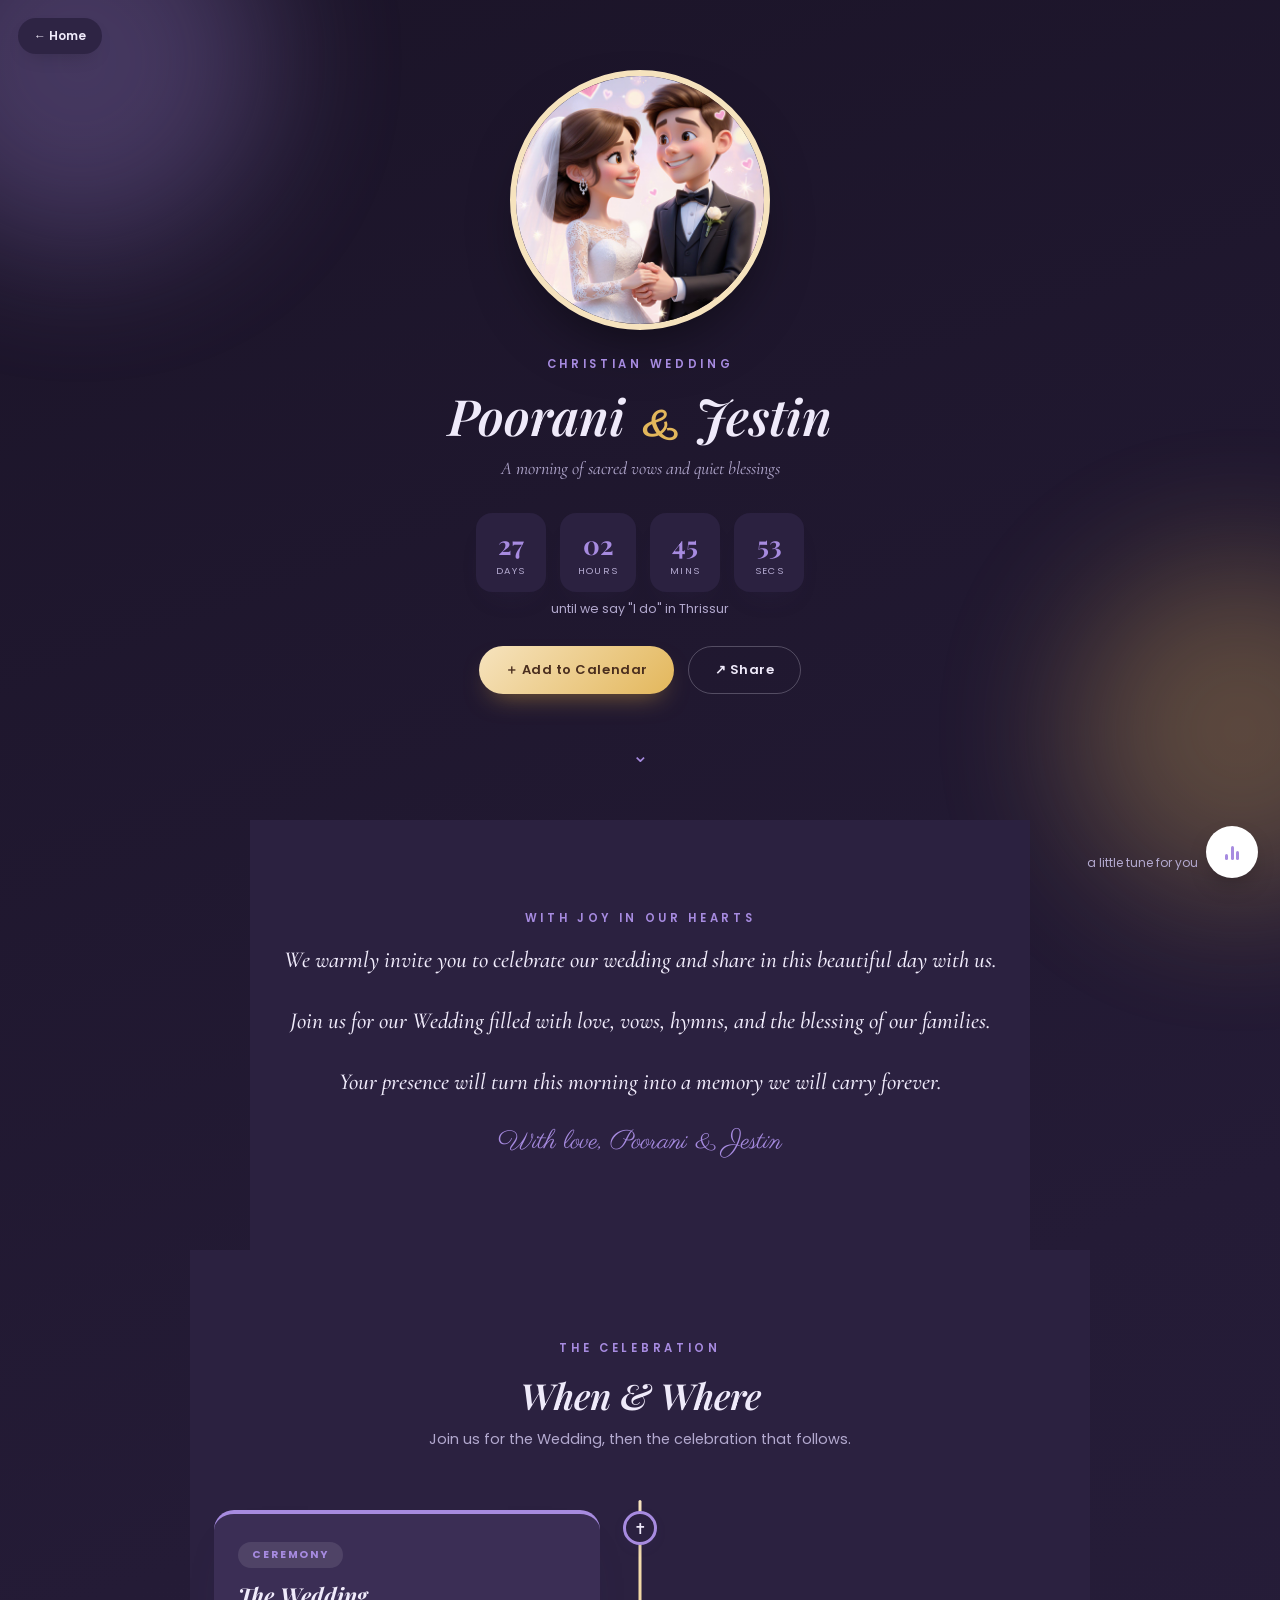
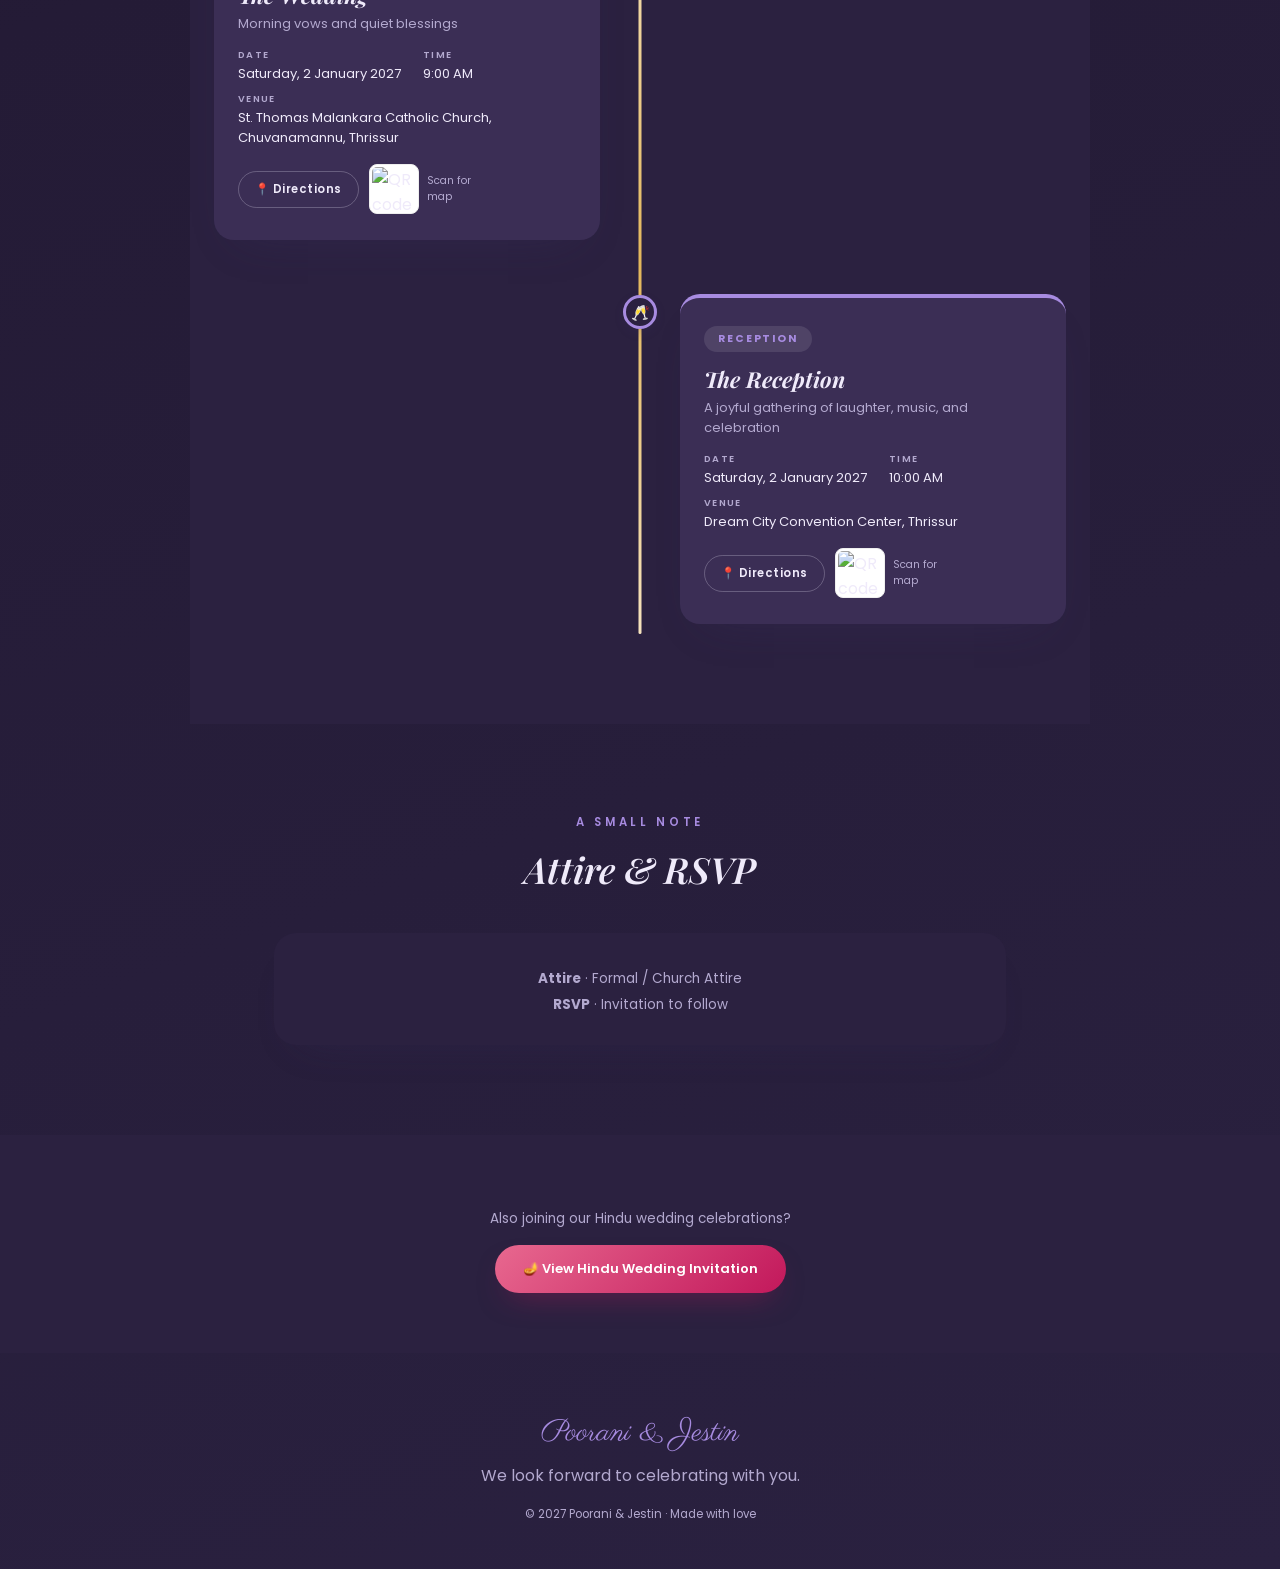
==== christian.html @ 981d090d "Split into separate Christian/Hindu wedding pages with a landing page Add christian.html and hindu.h" ====
<!DOCTYPE html>
<html lang="en">
<head>
<meta charset="UTF-8">
<title>Poorani & Jestin | Christian Wedding</title>
<meta name="viewport" content="width=device-width, initial-scale=1.0">
<link rel="preconnect" href="https://fonts.googleapis.com">
<link href="https://fonts.googleapis.com/css2?family=Playfair+Display:ital,wght@0,500;0,600;0,700;1,500;1,600&family=Cormorant+Garamond:ital,wght@1,500;1,600&family=Poppins:wght@300;400;500;600&family=Parisienne&display=swap" rel="stylesheet">
<style>
  :root{
    --ink:#EFEAFA; --ink-soft:#B3A9CF; --cream:#2B2140;
    --page-grad: linear-gradient(160deg, #1B1428 0%, #241B36 45%, #2A2140 100%);
    --accent:#A78BE0; --accent-soft:#3B2E55; --gold:#E3B75B; --gold-soft:#F6E3BE;
    --serif:'Playfair Display', serif; --script:'Parisienne', cursive;
    --body-font:'Poppins', sans-serif; --italic:'Cormorant Garamond', serif;
  }
  *{box-sizing:border-box;}
  html{scroll-behavior:smooth;}
  html,body{margin:0;padding:0;}
  body{ font-family:var(--body-font); background:var(--page-grad); color:var(--ink); overflow-x:hidden; position:relative; }
  ::selection{ background:var(--gold-soft); color:#2B2140; }

  .blob{ position:fixed; border-radius:50%; filter:blur(70px); opacity:0.3; z-index:0; }
  .blob1{ width:380px; height:380px; top:-130px; left:-110px; background:var(--accent); }
  .blob2{ width:340px; height:340px; bottom:0; right:-130px; background:var(--gold); }

  #flowerLayer{ position:fixed; inset:0; pointer-events:none; z-index:5; overflow:hidden; }
  .petal{ position:absolute; top:-40px; opacity:0.8; animation-name:fall; animation-timing-function:linear; animation-iteration-count:infinite; }
  @keyframes fall{
    0%{ transform:translateY(-5vh) translateX(0) rotate(0deg); }
    50%{ transform:translateY(52vh) translateX(24px) rotate(180deg); }
    100%{ transform:translateY(110vh) translateX(-16px) rotate(360deg); }
  }

  .home-link{
    position:fixed; top:18px; left:18px; z-index:20; text-decoration:none;
    background:rgba(43,33,64,0.85); backdrop-filter:blur(6px); color:var(--ink);
    font-size:12px; font-weight:600; padding:9px 16px; border-radius:999px;
    box-shadow:0 8px 20px -10px rgba(0,0,0,0.25);
  }

  .site{ position:relative; z-index:2; }
  section, header.hero{ position:relative; padding:90px 24px; max-width:780px; margin:0 auto; text-align:center; }
  .eyebrow{ font-size:11.5px; font-weight:600; letter-spacing:0.32em; text-transform:uppercase; color:var(--accent); margin:0 0 14px; }
  .reveal{ opacity:0; transform:translateY(24px); transition:opacity 0.9s ease, transform 0.9s ease; }
  .reveal.in{ opacity:1; transform:translateY(0); }

  /* HERO */
  header.hero{ padding-top:70px; padding-bottom:50px; }
  .hero-photo{
    width:260px; height:260px; border-radius:50%; overflow:hidden; margin:0 auto 26px;
    border:6px solid var(--gold-soft); box-shadow:0 26px 60px -24px rgba(0,0,0,0.6);
  }
  .hero-photo img{ width:100%; height:100%; object-fit:cover; object-position:center 30%; }
  .names-hero{
    font-family:var(--serif); font-style:italic; font-weight:600;
    font-size:clamp(32px,7vw,50px); color:var(--ink); margin:0; line-height:1.15;
  }
  .names-hero .amp{ color:var(--gold); font-style:normal; font-family:var(--script); font-size:0.85em; padding:0 4px; }
  .tagline{ font-family:var(--italic); font-style:italic; font-size:18px; color:var(--ink-soft); margin-top:6px; }

  .countdown{ display:flex; gap:14px; justify-content:center; margin:34px 0 8px; flex-wrap:wrap; }
  .cd-box{ background:var(--cream); border-radius:16px; padding:14px 18px; min-width:70px; box-shadow:0 14px 30px -18px rgba(60,50,100,0.3); }
  .cd-num{ font-family:var(--serif); font-weight:700; font-size:26px; color:var(--accent); }
  .cd-label{ font-size:9.5px; letter-spacing:0.14em; text-transform:uppercase; color:var(--ink-soft); margin-top:2px; }
  .countdown-note{ font-size:12.5px; color:var(--ink-soft); margin-bottom:28px; }

  .cta-row{ display:flex; gap:14px; justify-content:center; flex-wrap:wrap; margin-top:10px; }
  .btn{
    font-family:var(--body-font); font-size:13px; font-weight:600; letter-spacing:0.04em;
    display:inline-flex; align-items:center; gap:8px; cursor:pointer; text-decoration:none;
    padding:13px 26px; border-radius:999px; border:none; transition:transform 0.2s ease;
  }
  .btn:hover{ transform:translateY(-2px); }
  .btn-gold{ background:linear-gradient(135deg, var(--gold-soft), var(--gold)); color:#4A2E1E; box-shadow:0 12px 26px -12px rgba(217,164,65,0.6); }
  .btn-outline{ background:transparent; color:var(--ink); border:1.5px solid rgba(239,234,250,0.25); }
  .btn-outline:hover{ border-color:var(--accent); color:var(--accent); }
  .btn-small{ padding:9px 16px; font-size:11.5px; }
  .scroll-cue{ margin-top:46px; color:var(--accent); font-size:20px; animation:bounce 2s ease-in-out infinite; cursor:pointer; }
  @keyframes bounce{ 0%,100%{ transform:translateY(0); } 50%{ transform:translateY(8px); } }

  /* MESSAGE */
  .message-section{ background:var(--cream); }
  .message-section p{ font-family:var(--italic); font-style:italic; font-weight:500; font-size:clamp(19px,3.4vw,23px); line-height:1.7; margin:0 0 22px; }
  .signature{ margin-top:18px; font-family:var(--script); font-size:26px; color:var(--accent); }

  /* TIMELINE */
  .timeline-section{ max-width:900px; background:var(--cream); }
  h2.section-title{ font-family:var(--serif); font-style:italic; font-weight:600; font-size:clamp(26px,5vw,36px); margin:4px 0 10px; }
  .section-sub{ color:var(--ink-soft); font-size:14.5px; margin-bottom:20px; }

  .vine{ position:relative; margin-top:50px; padding:10px 0; }
  .vine::before{ content:''; position:absolute; left:50%; top:0; bottom:0; width:3px; transform:translateX(-50%); background:linear-gradient(180deg, var(--gold-soft), var(--gold), var(--gold-soft)); border-radius:3px; }
  .vine-item{ position:relative; width:100%; display:flex; margin-bottom:54px; }
  .vine-item:last-child{ margin-bottom:0; }
  .vine-item .vine-node{
    position:absolute; left:50%; top:18px; transform:translate(-50%,-50%); width:34px; height:34px; border-radius:50%;
    background:var(--cream); border:3px solid var(--accent); display:flex; align-items:center; justify-content:center;
    font-size:15px; z-index:2; box-shadow:0 4px 10px rgba(60,50,100,0.15);
  }
  .vine-card{ width:calc(50% - 40px); background:var(--accent-soft); border-radius:20px; padding:26px 24px; box-shadow:0 20px 44px -26px rgba(60,50,100,0.3); text-align:left; border-top:4px solid var(--accent); }
  .vine-item.left{ justify-content:flex-start; }
  .vine-item.right{ justify-content:flex-end; }
  .tl-tag{ display:inline-block; font-size:10.5px; font-weight:700; letter-spacing:0.18em; text-transform:uppercase; color:var(--accent); background:rgba(255,255,255,0.10); padding:5px 14px; border-radius:999px; margin-bottom:12px; }
  .tl-title{ font-family:var(--serif); font-style:italic; font-size:22px; margin:0 0 4px; }
  .tl-desc{ font-size:13px; color:var(--ink-soft); margin-bottom:14px; }
  .tl-meta{ display:flex; flex-wrap:wrap; gap:8px 22px; margin-bottom:16px; }
  .tl-meta div{ font-size:13px; }
  .tl-meta b{ display:block; font-size:9.5px; letter-spacing:0.14em; text-transform:uppercase; color:var(--ink-soft); font-weight:600; margin-bottom:2px; }
  .tl-actions{ display:flex; flex-wrap:wrap; gap:10px; align-items:center; }
  .qr-wrap{ display:flex; align-items:center; gap:8px; }
  .qr-wrap img{ width:50px; height:50px; border-radius:8px; background:#fff; padding:2px; border:1px solid #eee; }
  .qr-label{ font-size:10.5px; color:var(--ink-soft); }

  @media(max-width:720px){
    .vine::before{ left:16px; }
    .vine-item, .vine-item.left, .vine-item.right{ justify-content:flex-start; padding-left:40px; }
    .vine-item .vine-node{ left:16px; }
    .vine-card{ width:100%; }
  }

  /* ATTIRE NOTE */
  .attire-section .attire-card{
    background:var(--cream); border-radius:22px; padding:30px 26px; margin-top:40px;
    box-shadow:0 20px 44px -28px rgba(60,50,100,0.3);
  }
  .attire-card p{ font-size:13.5px; color:var(--ink-soft); margin:6px 0 0; }

  /* CROSS LINK */
  .cross-link{ background:var(--cream); text-align:center; padding:60px 24px; }
  .cross-link a{
    display:inline-flex; align-items:center; gap:8px; text-decoration:none; color:#fff;
    background:linear-gradient(135deg, #E8688F, #C2185B); padding:14px 28px; border-radius:999px;
    font-size:13px; font-weight:600; box-shadow:0 14px 30px -14px rgba(194,24,91,0.5);
  }
  .cross-link p{ color:var(--ink-soft); font-size:13.5px; margin-bottom:16px; }

  footer{ text-align:center; padding:60px 24px 46px; color:var(--ink-soft); }
  footer .footer-names{ font-family:var(--script); font-size:30px; color:var(--accent); margin-bottom:10px; }
  footer .copyright{ font-size:11.5px; margin-top:18px; opacity:0.75; }

  .music-btn{
    position:fixed; bottom:22px; right:22px; width:52px; height:52px; border-radius:50%; border:none;
    background:#fff; display:flex; align-items:center; justify-content:center; cursor:pointer;
    box-shadow:0 10px 26px -10px rgba(0,0,0,0.4); transition:transform 0.25s ease; z-index:10;
  }
  .music-btn:hover{ transform:scale(1.06); }
  .music-btn .bars{ display:flex; align-items:flex-end; gap:2.5px; height:16px; }
  .music-btn .bars span{ width:3px; background:var(--accent); border-radius:2px; animation:bar 1s ease-in-out infinite; }
  .music-btn .bars span:nth-child(1){ height:6px; animation-delay:0s; }
  .music-btn .bars span:nth-child(2){ height:14px; animation-delay:0.2s; }
  .music-btn .bars span:nth-child(3){ height:9px; animation-delay:0.4s; }
  @keyframes bar{ 0%,100%{ transform:scaleY(0.5); } 50%{ transform:scaleY(1); } }
  .music-btn.paused .bars span{ animation-play-state:paused; }
  .music-hint{ position:fixed; bottom:28px; right:82px; font-size:12px; color:var(--ink-soft); z-index:10; }

  @media(max-width:600px){
    section, header.hero{ padding:60px 18px; }
    .vine-card{ padding:22px 18px; }
    .music-hint{ display:none; }
    .cd-box{ min-width:58px; padding:10px 12px; }
    .cd-num{ font-size:21px; }
    .hero-photo{ width:200px; height:200px; }
  }
</style>
</head>
<body>

<div class="blob blob1"></div>
<div class="blob blob2"></div>
<div id="flowerLayer"></div>
<a class="home-link" href="index.html">← Home</a>

<div class="site">

  <header class="hero">
    <div class="hero-photo reveal">
      <img src="d89381a9-e6a9-4b5e-9f76-3facca8dae1c.jpg" alt="Poorani and Jestin illustrated as a bride and groom in Christian wedding attire">
    </div>
    <div class="eyebrow reveal">Christian Wedding</div>
    <h1 class="names-hero reveal">Poorani <span class="amp">&amp;</span> Jestin</h1>
    <div class="tagline reveal">A morning of sacred vows and quiet blessings</div>

    <div class="countdown reveal" id="countdown">
      <div class="cd-box"><div class="cd-num" id="cdDays">--</div><div class="cd-label">Days</div></div>
      <div class="cd-box"><div class="cd-num" id="cdHours">--</div><div class="cd-label">Hours</div></div>
      <div class="cd-box"><div class="cd-num" id="cdMins">--</div><div class="cd-label">Mins</div></div>
      <div class="cd-box"><div class="cd-num" id="cdSecs">--</div><div class="cd-label">Secs</div></div>
    </div>
    <div class="countdown-note reveal">until we say "I do" in Thrissur</div>

    <div class="cta-row reveal">
      <button class="btn btn-gold" onclick="downloadIcs()">＋ Add to Calendar</button>
      <button class="btn btn-outline" onclick="sharePage()">↗ Share</button>
    </div>
    <div class="scroll-cue reveal" onclick="document.getElementById('message').scrollIntoView({behavior:'smooth'})">⌄</div>
  </header>

  <section class="message-section" id="message">
    <div class="eyebrow reveal">With Joy In Our Hearts</div>
    <p class="reveal">We warmly invite you to celebrate our wedding and share in this beautiful day with us.</p>
    <p class="reveal">Join us for our Wedding filled with love, vows, hymns, and the blessing of our families.</p>
    <p class="reveal">Your presence will turn this morning into a memory we will carry forever.</p>
    <div class="signature reveal">With love, Poorani &amp; Jestin</div>
  </section>

  <section class="timeline-section" id="timeline">
    <div class="eyebrow reveal">The Celebration</div>
    <h2 class="section-title reveal">When &amp; Where</h2>
    <div class="section-sub reveal">Join us for the Wedding, then the celebration that follows.</div>

    <div class="vine">
      <div class="vine-item left">
        <div class="vine-node">✝</div>
        <div class="vine-card reveal">
          <span class="tl-tag">Ceremony</span>
          <h3 class="tl-title">The Wedding</h3>
          <div class="tl-desc">Morning vows and quiet blessings</div>
          <div class="tl-meta">
            <div><b>Date</b>Saturday, 2 January 2027</div>
            <div><b>Time</b>9:00 AM</div>
            <div><b>Venue</b>St. Thomas Malankara Catholic Church, Chuvanamannu, Thrissur</div>
          </div>
          <div class="tl-actions">
            <a class="btn btn-outline btn-small" href="https://share.google/WbqeZf2eu8TxZfuwh" target="_blank" rel="noopener">📍 Directions</a>
            <div class="qr-wrap">
              <img loading="lazy" src="https://api.qrserver.com/v1/create-qr-code/?size=110x110&data=https%3A%2F%2Fshare.google%2FWbqeZf2eu8TxZfuwh" alt="QR code to church location">
              <span class="qr-label">Scan for<br>map</span>
            </div>
          </div>
        </div>
      </div>

      <div class="vine-item right">
        <div class="vine-node">🥂</div>
        <div class="vine-card reveal">
          <span class="tl-tag">Reception</span>
          <h3 class="tl-title">The Reception</h3>
          <div class="tl-desc">A joyful gathering of laughter, music, and celebration</div>
          <div class="tl-meta">
            <div><b>Date</b>Saturday, 2 January 2027</div>
            <div><b>Time</b>10:00 AM</div>
            <div><b>Venue</b>Dream City Convention Center, Thrissur</div>
          </div>
          <div class="tl-actions">
            <a class="btn btn-outline btn-small" href="https://share.google/NOiemkJIcYiUWJsta" target="_blank" rel="noopener">📍 Directions</a>
            <div class="qr-wrap">
              <img loading="lazy" src="https://api.qrserver.com/v1/create-qr-code/?size=110x110&data=https%3A%2F%2Fshare.google%2FNOiemkJIcYiUWJsta" alt="QR code to reception location">
              <span class="qr-label">Scan for<br>map</span>
            </div>
          </div>
        </div>
      </div>
    </div>
  </section>

  <section class="attire-section">
    <div class="eyebrow reveal">A Small Note</div>
    <h2 class="section-title reveal">Attire &amp; RSVP</h2>
    <div class="attire-card reveal">
      <p><b>Attire</b> · Formal / Church Attire</p>
      <p><b>RSVP</b> · Invitation to follow</p>
    </div>
  </section>

  <div class="cross-link">
    <p class="reveal">Also joining our Hindu wedding celebrations?</p>
    <a class="reveal" href="hindu.html">🪔 View Hindu Wedding Invitation</a>
  </div>

  <footer>
    <div class="footer-names reveal">Poorani &amp; Jestin</div>
    <div class="reveal">We look forward to celebrating with you.</div>
    <div class="copyright reveal">© 2027 Poorani &amp; Jestin · Made with love</div>
  </footer>

</div>

<div class="music-hint" id="musicHint">a little tune for you</div>
<button class="music-btn paused" id="musicBtn" onclick="toggleMusic()">
  <div class="bars" id="musicBars"><span></span><span></span><span></span></div>
</button>
<audio id="bgAudio" src="uyirey.mp3" loop preload="auto"></audio>

<script>
function revealOnScroll(){
  const items = document.querySelectorAll('.reveal');
  const io = new IntersectionObserver((entries)=>{
    entries.forEach(e=>{ if(e.isIntersecting){ e.target.classList.add('in'); io.unobserve(e.target); } });
  }, {threshold:0.15});
  items.forEach(el=>io.observe(el));
}
revealOnScroll();

(function countdown(){
  const target = new Date('2027-01-02T09:00:00+05:30').getTime();
  function tick(){
    const now = Date.now();
    let diff = Math.max(0, target - now);
    const d = Math.floor(diff/86400000); diff -= d*86400000;
    const h = Math.floor(diff/3600000); diff -= h*3600000;
    const m = Math.floor(diff/60000); diff -= m*60000;
    const s = Math.floor(diff/1000);
    document.getElementById('cdDays').textContent = d;
    document.getElementById('cdHours').textContent = String(h).padStart(2,'0');
    document.getElementById('cdMins').textContent = String(m).padStart(2,'0');
    document.getElementById('cdSecs').textContent = String(s).padStart(2,'0');
  }
  tick(); setInterval(tick, 1000);
})();

(function initFlowers(){
  const layer = document.getElementById('flowerLayer');
  const blossoms = ['🤍','🌸','✿','❀','💮'];
  const count = 16;
  for(let i=0;i<count;i++){
    const el = document.createElement('span');
    el.className = 'petal';
    el.textContent = blossoms[Math.floor(Math.random()*blossoms.length)];
    const left = Math.random()*100, size = 13+Math.random()*15, duration = 10+Math.random()*9, delay = Math.random()*duration;
    el.style.left = left+'vw'; el.style.fontSize = size+'px';
    el.style.animationDuration = duration+'s'; el.style.animationDelay = '-'+delay+'s';
    layer.appendChild(el);
  }
})();

function downloadIcs(){
  const ics = [
    'BEGIN:VCALENDAR','VERSION:2.0','PRODID:-//Poorani and Jestin//Wedding//EN',
    'BEGIN:VEVENT','UID:christian-ceremony-poorani-jestin@savethedate',
    'DTSTART:20270102T033000Z','DTEND:20270102T053000Z',
    'SUMMARY:Poorani & Jestin - Christian Wedding Ceremony',
    'LOCATION:St. Thomas Malankara Catholic Church\\, Chuvanamannu\\, Thrissur',
    'DESCRIPTION:Wedding ceremony.','END:VEVENT',
    'BEGIN:VEVENT','UID:christian-reception-poorani-jestin@savethedate',
    'DTSTART:20270102T043000Z','DTEND:20270102T070000Z',
    'SUMMARY:Poorani & Jestin - Christian Wedding Reception',
    'LOCATION:Dream City Convention Center\\, Thrissur',
    'DESCRIPTION:Wedding reception.','END:VEVENT','END:VCALENDAR'
  ].join('\r\n');
  const blob = new Blob([ics], {type:'text/calendar'});
  const url = URL.createObjectURL(blob);
  const a = document.createElement('a'); a.href = url; a.download = 'Poorani-Jestin-Christian-Wedding.ics';
  document.body.appendChild(a); a.click(); document.body.removeChild(a); URL.revokeObjectURL(url);
}

function sharePage(){
  const shareData = { title: 'Poorani & Jestin — Christian Wedding', text: "You're invited to Poorani & Jestin's Christian wedding ceremony!", url: window.location.href };
  if(navigator.share){ navigator.share(shareData).catch(()=>{}); }
  else{ navigator.clipboard.writeText(shareData.url).then(()=>alert('Link copied to clipboard!')).catch(()=>prompt('Copy this link:', shareData.url)); }
}

let audioCtx=null, musicOn=false, scheduleTimer=null, nextNoteTime=0, usingFile=false;
const tempo=88, noteLen=60/tempo;
const phrase=[{n:'C4',d:1},{n:'E4',d:1},{n:'G4',d:1},{n:'B4',d:1},{n:'A4',d:1},{n:'G4',d:2},{n:'D4',d:1},{n:'C4',d:2}];
const freqs={C4:261.63,D4:293.66,E4:329.63,G4:392.0,A4:440.0,B4:493.88,C5:523.25};
function scheduleNote(freq,time,dur){
  const osc=audioCtx.createOscillator(),gain=audioCtx.createGain();
  osc.type='sine'; osc.frequency.value=freq;
  const osc2=audioCtx.createOscillator(); osc2.type='triangle'; osc2.frequency.value=freq/2;
  const gain2=audioCtx.createGain();
  gain.gain.setValueAtTime(0.0001,time); gain.gain.exponentialRampToValueAtTime(0.09,time+0.08); gain.gain.exponentialRampToValueAtTime(0.0001,time+dur*0.95);
  gain2.gain.setValueAtTime(0.0001,time); gain2.gain.exponentialRampToValueAtTime(0.035,time+0.1); gain2.gain.exponentialRampToValueAtTime(0.0001,time+dur*0.95);
  osc.connect(gain).connect(audioCtx.destination); osc2.connect(gain2).connect(audioCtx.destination);
  osc.start(time); osc.stop(time+dur); osc2.start(time); osc2.stop(time+dur);
}
let phraseIndex=0;
function schedulerTick(){
  while(nextNoteTime < audioCtx.currentTime+1.0){
    const step=phrase[phraseIndex%phrase.length]; const dur=step.d*noteLen;
    scheduleNote(freqs[step.n], nextNoteTime, dur*0.9); nextNoteTime+=dur; phraseIndex++;
  }
  scheduleTimer=setTimeout(schedulerTick,200);
}
function toggleMusic(){
  const btn=document.getElementById('musicBtn'), hint=document.getElementById('musicHint'), fileAudio=document.getElementById('bgAudio');
  if(!musicOn){
    fileAudio.currentTime=0; fileAudio.volume=0.5;
    const p=fileAudio.play();
    if(p!==undefined){ p.then(()=>{ musicOn=true; usingFile=true; btn.classList.remove('paused'); hint.textContent='now playing'; }).catch(()=>startGeneratedTune()); }
    else{ startGeneratedTune(); }
  } else {
    if(usingFile){ fileAudio.pause(); usingFile=false; } else { clearTimeout(scheduleTimer); }
    musicOn=false; btn.classList.add('paused'); hint.textContent='a little tune for you';
  }
}
function startGeneratedTune(){
  if(!audioCtx){ audioCtx=new (window.AudioContext||window.webkitAudioContext)(); }
  if(audioCtx.state==='suspended'){ audioCtx.resume(); }
  nextNoteTime=audioCtx.currentTime+0.1; phraseIndex=0; schedulerTick();
  musicOn=true; usingFile=false;
  document.getElementById('musicBtn').classList.remove('paused');
  document.getElementById('musicHint').textContent='now playing';
}
</script>
</body>
</html>
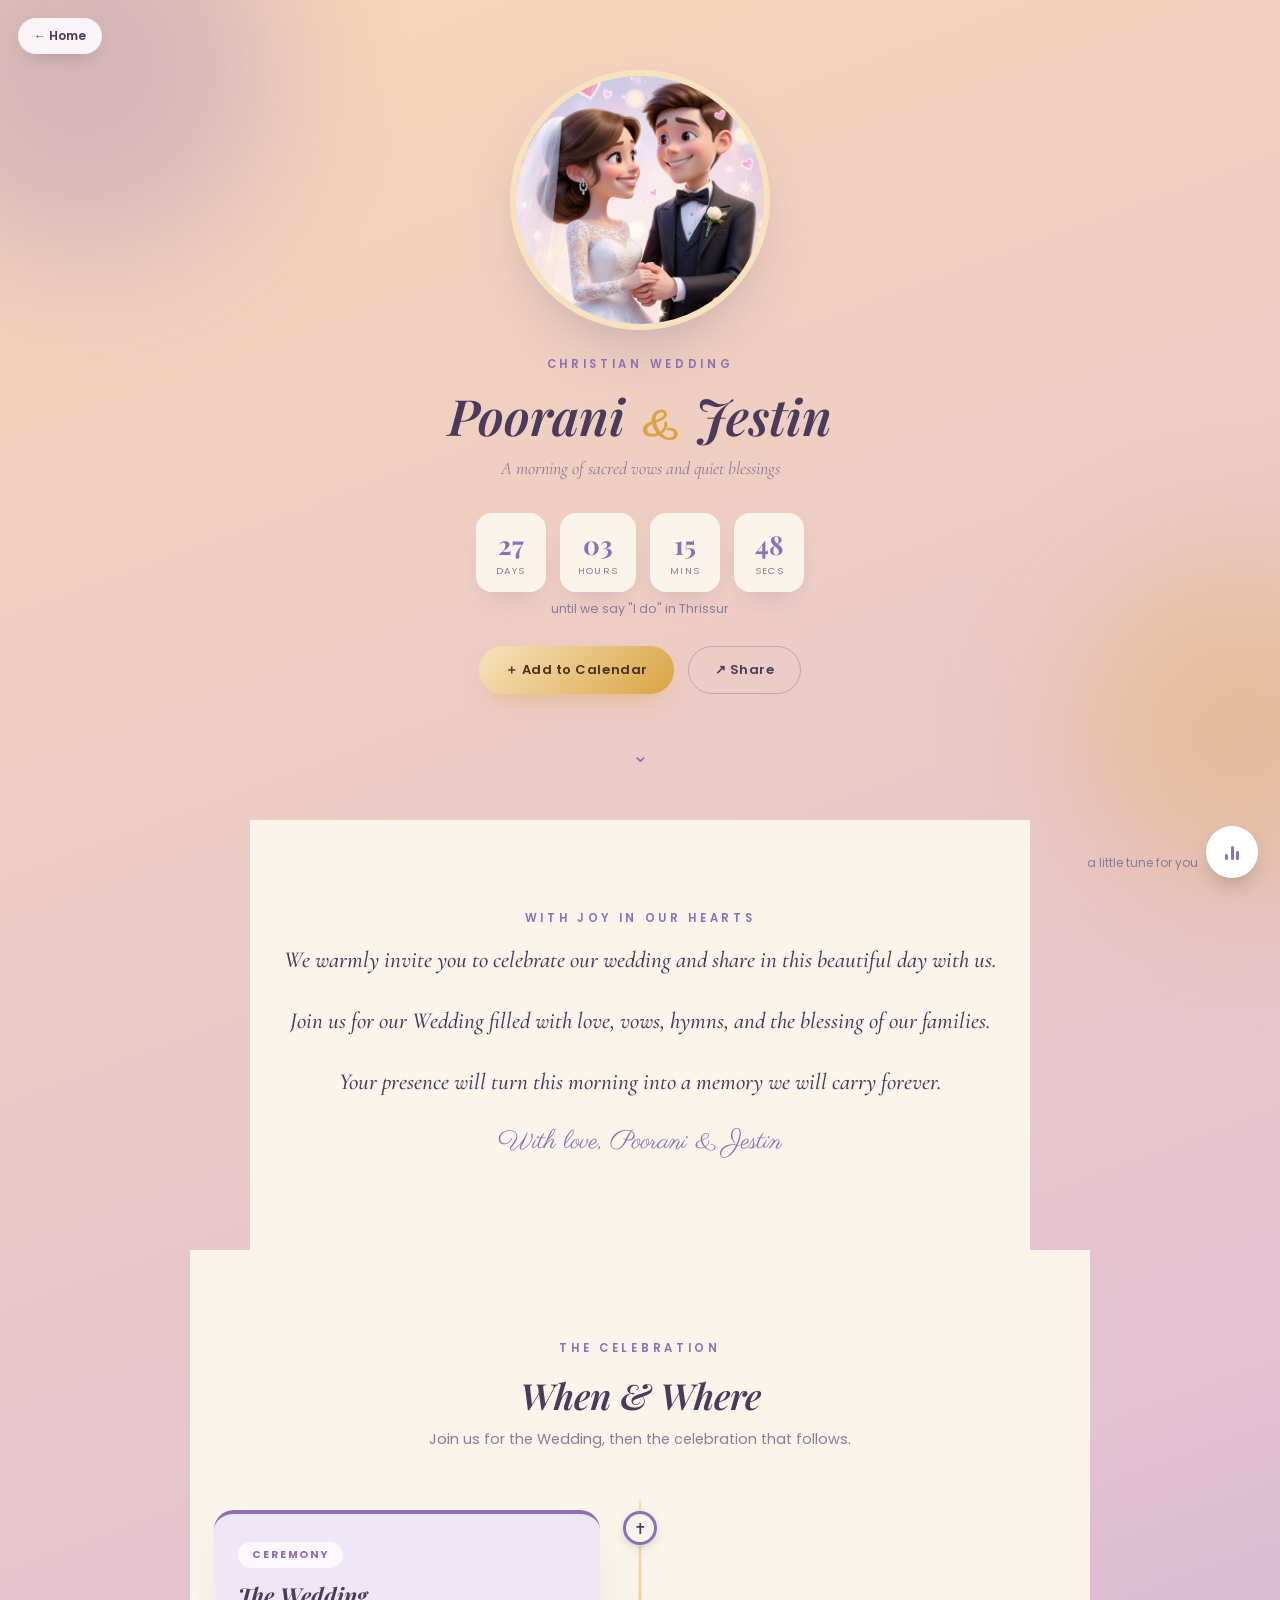
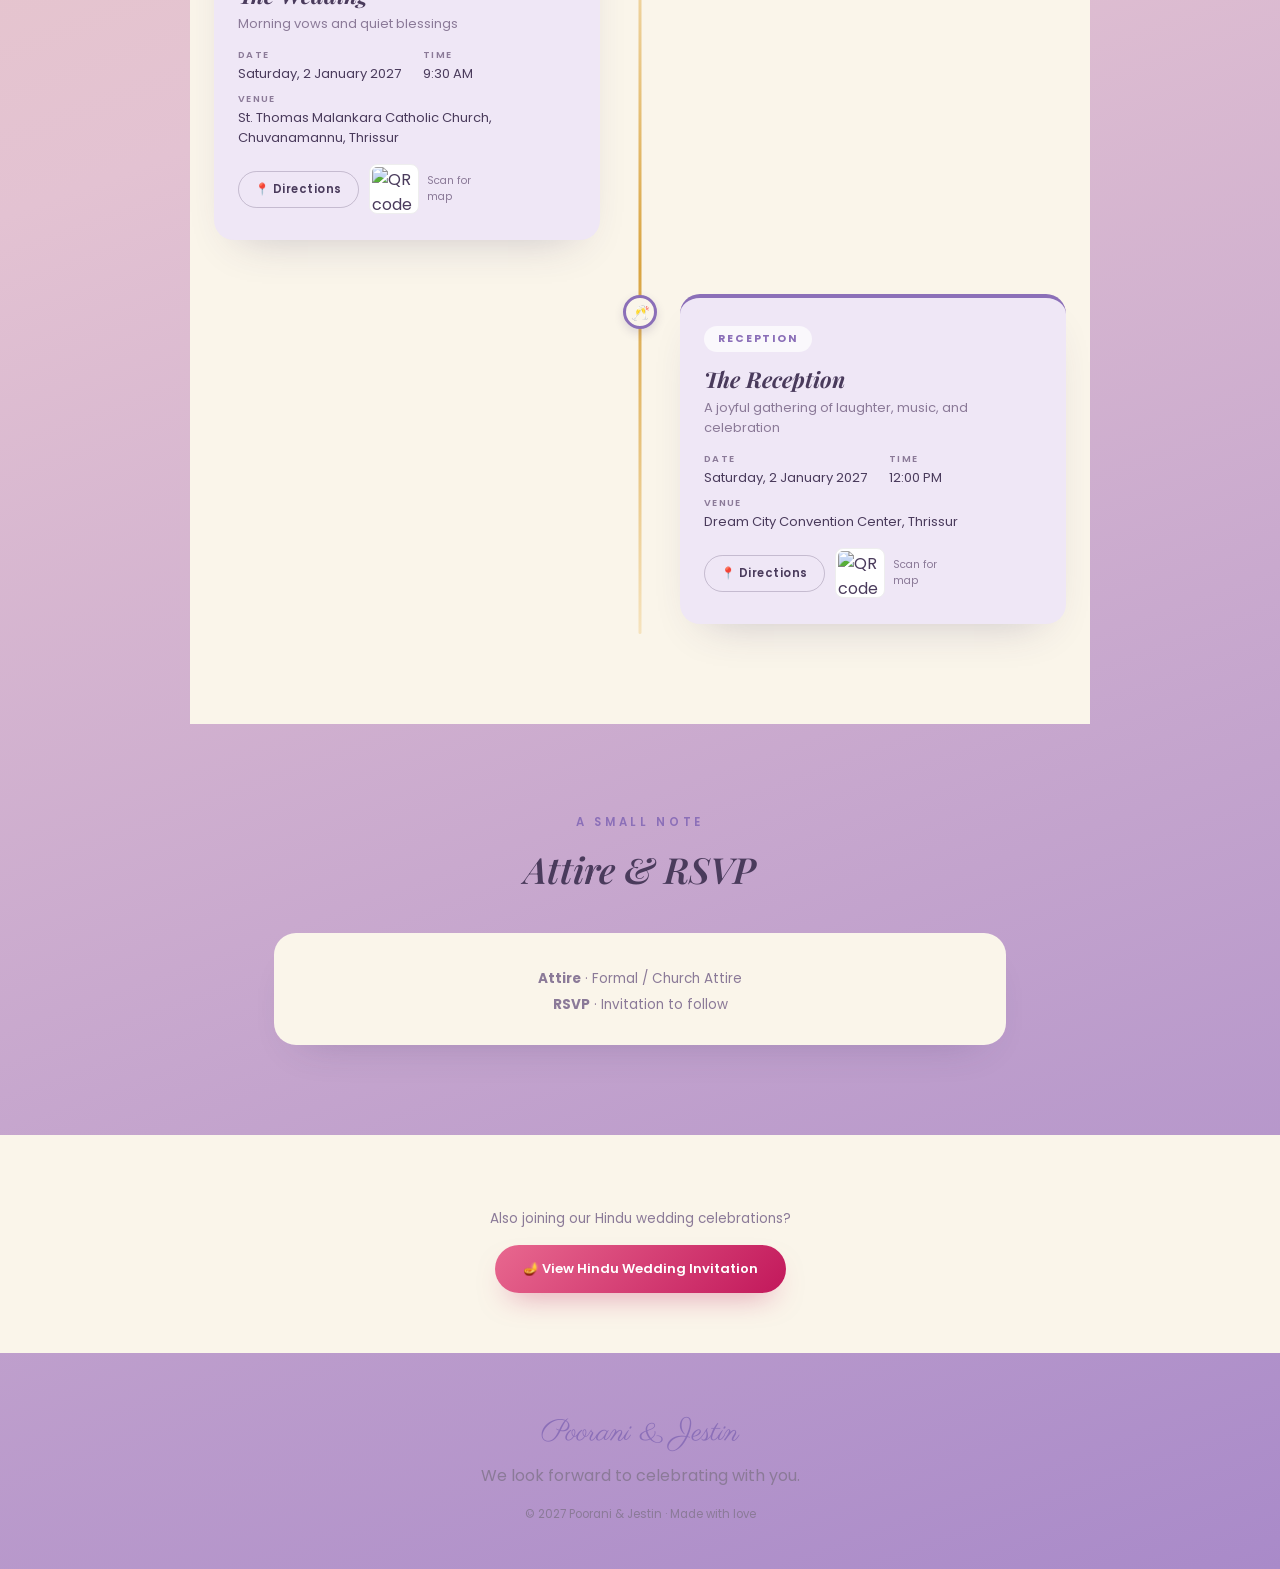
==== commit 56b87211: "Add cover page with music, purple/peach theme, and real Hindu photo Landing page now opens with a ta" ====
--- a/christian.html
+++ b/christian.html
@@ -8,9 +8,9 @@
 <link href="https://fonts.googleapis.com/css2?family=Playfair+Display:ital,wght@0,500;0,600;0,700;1,500;1,600&family=Cormorant+Garamond:ital,wght@1,500;1,600&family=Poppins:wght@300;400;500;600&family=Parisienne&display=swap" rel="stylesheet">
 <style>
   :root{
-    --ink:#EFEAFA; --ink-soft:#B3A9CF; --cream:#2B2140;
-    --page-grad: linear-gradient(160deg, #1B1428 0%, #241B36 45%, #2A2140 100%);
-    --accent:#A78BE0; --accent-soft:#3B2E55; --gold:#E3B75B; --gold-soft:#F6E3BE;
+    --ink:#4A3B5C; --ink-soft:#8B7A98; --cream:#FAF5EA;
+    --page-grad: linear-gradient(160deg, #F6D6B8 0%, #E3C2D2 50%, #A98AC9 100%);
+    --accent:#8B6FB8; --accent-soft:#EFE7F6; --gold:#D9A441; --gold-soft:#F6E3BE;
     --serif:'Playfair Display', serif; --script:'Parisienne', cursive;
     --body-font:'Poppins', sans-serif; --italic:'Cormorant Garamond', serif;
   }
@@ -18,7 +18,7 @@
   html{scroll-behavior:smooth;}
   html,body{margin:0;padding:0;}
   body{ font-family:var(--body-font); background:var(--page-grad); color:var(--ink); overflow-x:hidden; position:relative; }
-  ::selection{ background:var(--gold-soft); color:#2B2140; }
+  ::selection{ background:var(--gold-soft); color:var(--ink); }
 
   .blob{ position:fixed; border-radius:50%; filter:blur(70px); opacity:0.3; z-index:0; }
   .blob1{ width:380px; height:380px; top:-130px; left:-110px; background:var(--accent); }
@@ -34,7 +34,7 @@
 
   .home-link{
     position:fixed; top:18px; left:18px; z-index:20; text-decoration:none;
-    background:rgba(43,33,64,0.85); backdrop-filter:blur(6px); color:var(--ink);
+    background:rgba(255,255,255,0.85); backdrop-filter:blur(6px); color:var(--ink);
     font-size:12px; font-weight:600; padding:9px 16px; border-radius:999px;
     box-shadow:0 8px 20px -10px rgba(0,0,0,0.25);
   }
@@ -49,7 +49,7 @@
   header.hero{ padding-top:70px; padding-bottom:50px; }
   .hero-photo{
     width:260px; height:260px; border-radius:50%; overflow:hidden; margin:0 auto 26px;
-    border:6px solid var(--gold-soft); box-shadow:0 26px 60px -24px rgba(0,0,0,0.6);
+    border:6px solid var(--gold-soft); box-shadow:0 26px 60px -24px rgba(90,70,120,0.35);
   }
   .hero-photo img{ width:100%; height:100%; object-fit:cover; object-position:center 30%; }
   .names-hero{
@@ -73,7 +73,7 @@
   }
   .btn:hover{ transform:translateY(-2px); }
   .btn-gold{ background:linear-gradient(135deg, var(--gold-soft), var(--gold)); color:#4A2E1E; box-shadow:0 12px 26px -12px rgba(217,164,65,0.6); }
-  .btn-outline{ background:transparent; color:var(--ink); border:1.5px solid rgba(239,234,250,0.25); }
+  .btn-outline{ background:transparent; color:var(--ink); border:1.5px solid rgba(74,59,92,0.25); }
   .btn-outline:hover{ border-color:var(--accent); color:var(--accent); }
   .btn-small{ padding:9px 16px; font-size:11.5px; }
   .scroll-cue{ margin-top:46px; color:var(--accent); font-size:20px; animation:bounce 2s ease-in-out infinite; cursor:pointer; }
@@ -101,7 +101,7 @@
   .vine-card{ width:calc(50% - 40px); background:var(--accent-soft); border-radius:20px; padding:26px 24px; box-shadow:0 20px 44px -26px rgba(60,50,100,0.3); text-align:left; border-top:4px solid var(--accent); }
   .vine-item.left{ justify-content:flex-start; }
   .vine-item.right{ justify-content:flex-end; }
-  .tl-tag{ display:inline-block; font-size:10.5px; font-weight:700; letter-spacing:0.18em; text-transform:uppercase; color:var(--accent); background:rgba(255,255,255,0.10); padding:5px 14px; border-radius:999px; margin-bottom:12px; }
+  .tl-tag{ display:inline-block; font-size:10.5px; font-weight:700; letter-spacing:0.18em; text-transform:uppercase; color:var(--accent); background:rgba(255,255,255,0.7); padding:5px 14px; border-radius:999px; margin-bottom:12px; }
   .tl-title{ font-family:var(--serif); font-style:italic; font-size:22px; margin:0 0 4px; }
   .tl-desc{ font-size:13px; color:var(--ink-soft); margin-bottom:14px; }
   .tl-meta{ display:flex; flex-wrap:wrap; gap:8px 22px; margin-bottom:16px; }
@@ -218,7 +218,7 @@
           <div class="tl-desc">Morning vows and quiet blessings</div>
           <div class="tl-meta">
             <div><b>Date</b>Saturday, 2 January 2027</div>
-            <div><b>Time</b>9:00 AM</div>
+            <div><b>Time</b>9:30 AM</div>
             <div><b>Venue</b>St. Thomas Malankara Catholic Church, Chuvanamannu, Thrissur</div>
           </div>
           <div class="tl-actions">
@@ -239,7 +239,7 @@
           <div class="tl-desc">A joyful gathering of laughter, music, and celebration</div>
           <div class="tl-meta">
             <div><b>Date</b>Saturday, 2 January 2027</div>
-            <div><b>Time</b>10:00 AM</div>
+            <div><b>Time</b>12:00 PM</div>
             <div><b>Venue</b>Dream City Convention Center, Thrissur</div>
           </div>
           <div class="tl-actions">
@@ -293,7 +293,7 @@
 revealOnScroll();
 
 (function countdown(){
-  const target = new Date('2027-01-02T09:00:00+05:30').getTime();
+  const target = new Date('2027-01-02T09:30:00+05:30').getTime();
   function tick(){
     const now = Date.now();
     let diff = Math.max(0, target - now);
@@ -328,12 +328,12 @@
   const ics = [
     'BEGIN:VCALENDAR','VERSION:2.0','PRODID:-//Poorani and Jestin//Wedding//EN',
     'BEGIN:VEVENT','UID:christian-ceremony-poorani-jestin@savethedate',
-    'DTSTART:20270102T033000Z','DTEND:20270102T053000Z',
+    'DTSTART:20270102T040000Z','DTEND:20270102T060000Z',
     'SUMMARY:Poorani & Jestin - Christian Wedding Ceremony',
     'LOCATION:St. Thomas Malankara Catholic Church\\, Chuvanamannu\\, Thrissur',
     'DESCRIPTION:Wedding ceremony.','END:VEVENT',
     'BEGIN:VEVENT','UID:christian-reception-poorani-jestin@savethedate',
-    'DTSTART:20270102T043000Z','DTEND:20270102T070000Z',
+    'DTSTART:20270102T063000Z','DTEND:20270102T090000Z',
     'SUMMARY:Poorani & Jestin - Christian Wedding Reception',
     'LOCATION:Dream City Convention Center\\, Thrissur',
     'DESCRIPTION:Wedding reception.','END:VEVENT','END:VCALENDAR'
@@ -375,13 +375,14 @@
 function toggleMusic(){
   const btn=document.getElementById('musicBtn'), hint=document.getElementById('musicHint'), fileAudio=document.getElementById('bgAudio');
   if(!musicOn){
-    fileAudio.currentTime=0; fileAudio.volume=0.5;
+    fileAudio.volume=0.5;
     const p=fileAudio.play();
-    if(p!==undefined){ p.then(()=>{ musicOn=true; usingFile=true; btn.classList.remove('paused'); hint.textContent='now playing'; }).catch(()=>startGeneratedTune()); }
+    if(p!==undefined){ p.then(()=>{ musicOn=true; usingFile=true; btn.classList.remove('paused'); hint.textContent='now playing'; saveMusicState(); }).catch(()=>startGeneratedTune()); }
     else{ startGeneratedTune(); }
   } else {
     if(usingFile){ fileAudio.pause(); usingFile=false; } else { clearTimeout(scheduleTimer); }
     musicOn=false; btn.classList.add('paused'); hint.textContent='a little tune for you';
+    saveMusicState();
   }
 }
 function startGeneratedTune(){
@@ -391,7 +392,33 @@
   musicOn=true; usingFile=false;
   document.getElementById('musicBtn').classList.remove('paused');
   document.getElementById('musicHint').textContent='now playing';
-}
+  saveMusicState();
+}
+
+/* ---------- Music persists across pages (best-effort; browsers may block autoplay) ---------- */
+const LS_PLAYING='stdMusicPlaying', LS_TIME='stdMusicTime';
+function saveMusicState(){
+  const fileAudio=document.getElementById('bgAudio');
+  try{
+    localStorage.setItem(LS_PLAYING, musicOn?'1':'0');
+    if(usingFile) localStorage.setItem(LS_TIME, String(fileAudio.currentTime||0));
+  }catch(e){}
+}
+function tryResumeMusic(){
+  let wasPlaying=false, savedTime=0;
+  try{ wasPlaying = localStorage.getItem(LS_PLAYING)==='1'; savedTime = parseFloat(localStorage.getItem(LS_TIME)||'0'); }catch(e){}
+  if(!wasPlaying) return;
+  const btn=document.getElementById('musicBtn'), hint=document.getElementById('musicHint'), fileAudio=document.getElementById('bgAudio');
+  fileAudio.currentTime = savedTime||0; fileAudio.volume=0.5;
+  const p=fileAudio.play();
+  const markPlaying=()=>{ musicOn=true; usingFile=true; btn.classList.remove('paused'); hint.textContent='now playing'; };
+  const markBlocked=()=>{ hint.textContent='tap to resume music'; };
+  if(p!==undefined){ p.then(markPlaying).catch(markBlocked); } else { markBlocked(); }
+}
+setInterval(()=>{ if(musicOn) saveMusicState(); }, 1500);
+window.addEventListener('pagehide', saveMusicState);
+document.addEventListener('visibilitychange', ()=>{ if(document.hidden) saveMusicState(); });
+tryResumeMusic();
 </script>
 </body>
 </html>
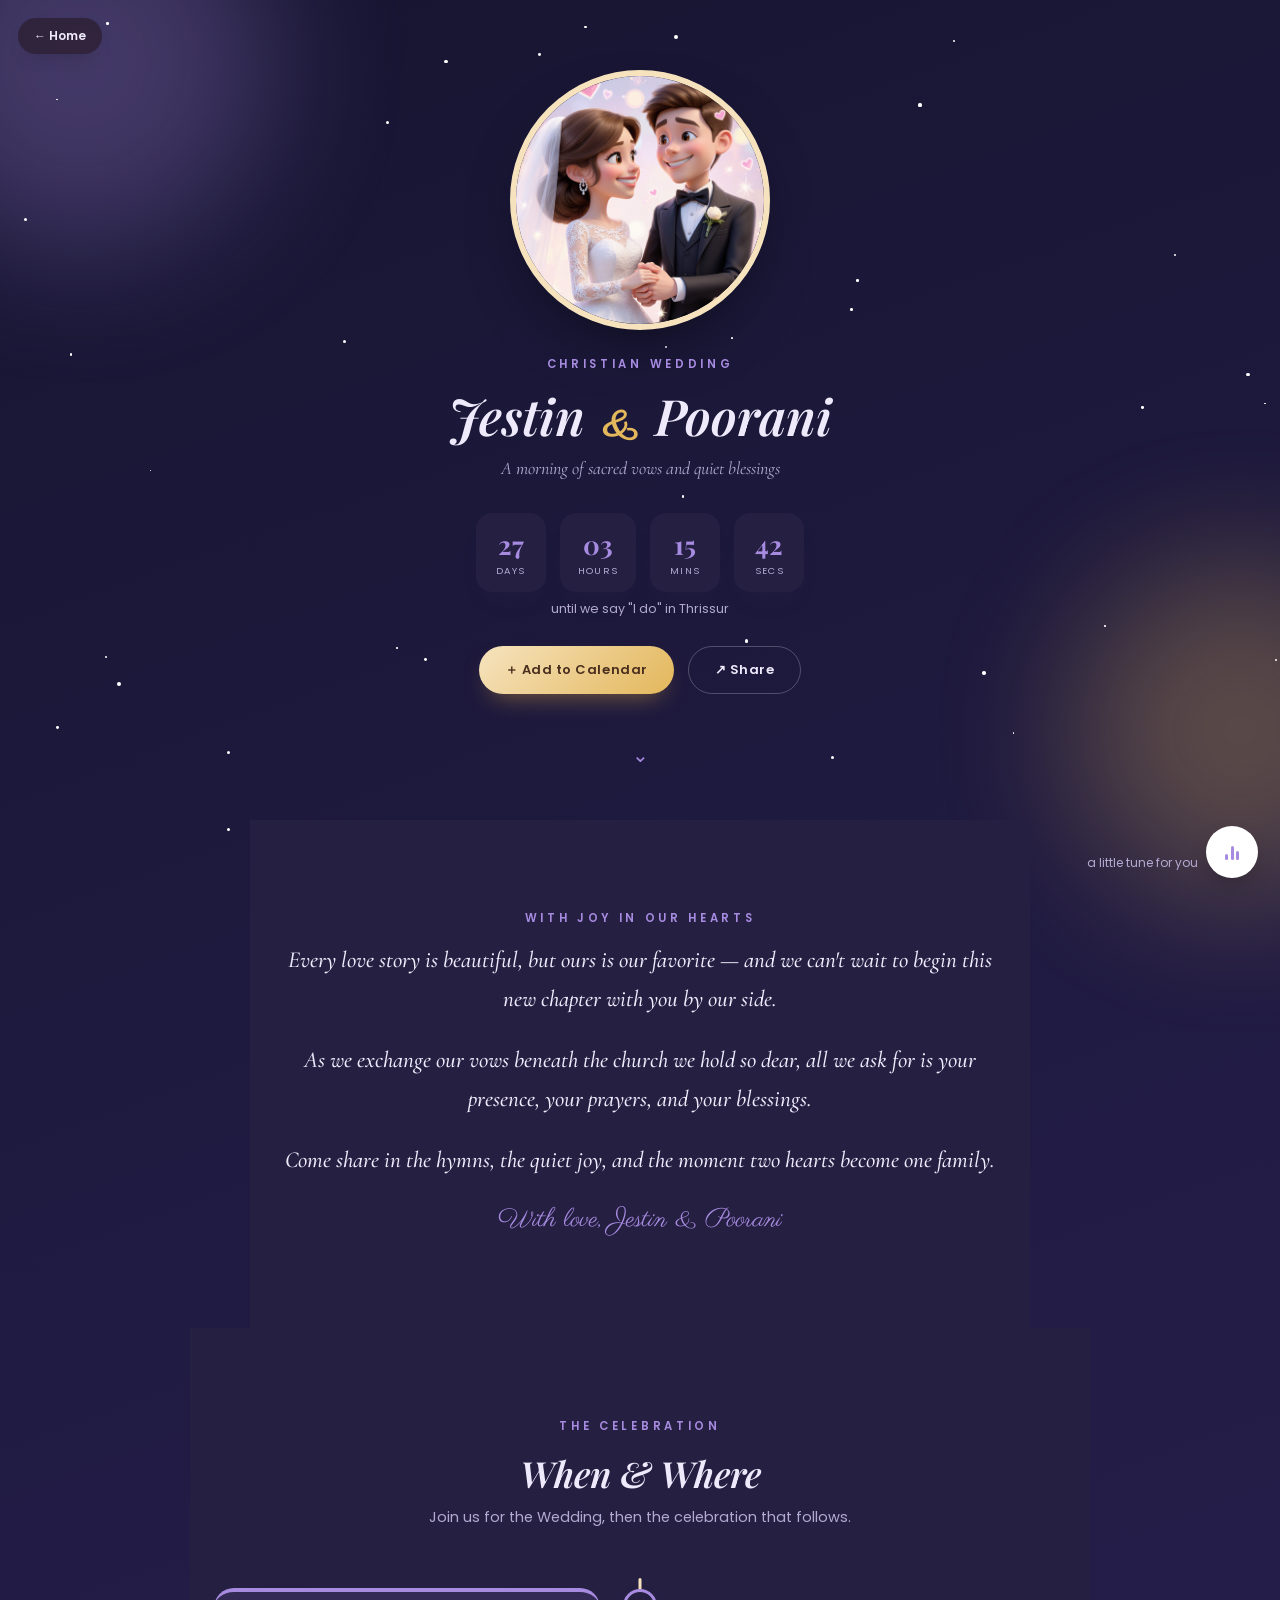
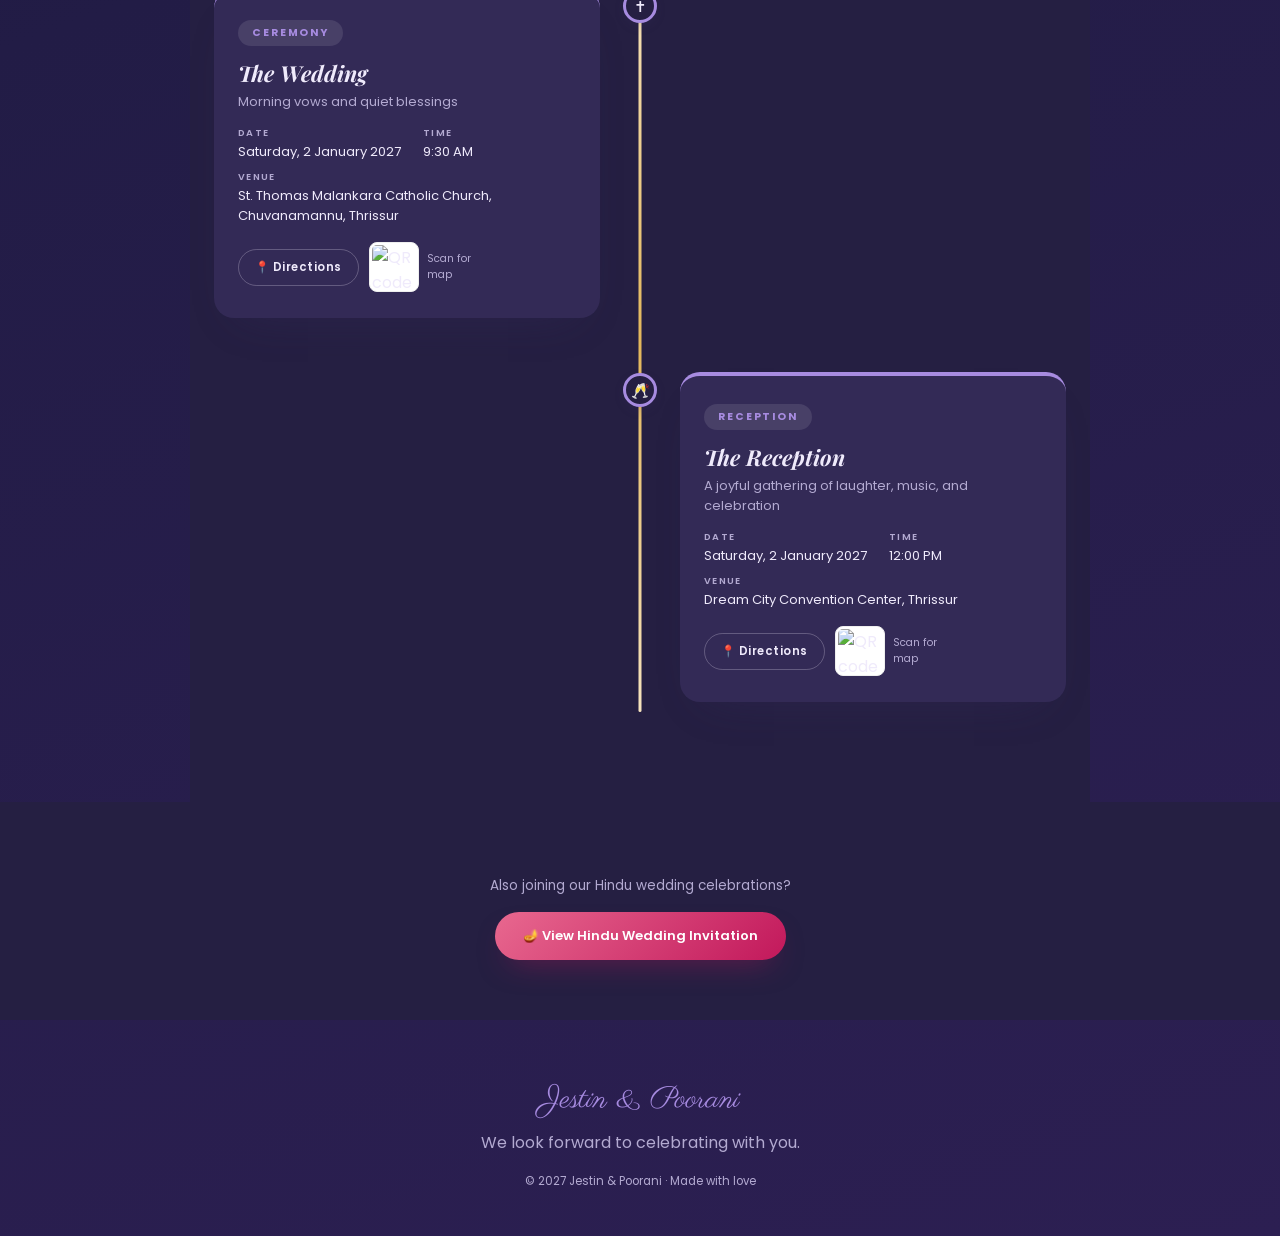
==== commit 06185a61: "Dreamy indigo theme, wish-upon-a-star cover, and content updates Swap name order to Jestin & Poorani" ====
--- a/christian.html
+++ b/christian.html
@@ -2,15 +2,15 @@
 <html lang="en">
 <head>
 <meta charset="UTF-8">
-<title>Poorani & Jestin | Christian Wedding</title>
+<title>Jestin & Poorani | Christian Wedding</title>
 <meta name="viewport" content="width=device-width, initial-scale=1.0">
 <link rel="preconnect" href="https://fonts.googleapis.com">
 <link href="https://fonts.googleapis.com/css2?family=Playfair+Display:ital,wght@0,500;0,600;0,700;1,500;1,600&family=Cormorant+Garamond:ital,wght@1,500;1,600&family=Poppins:wght@300;400;500;600&family=Parisienne&display=swap" rel="stylesheet">
 <style>
   :root{
-    --ink:#4A3B5C; --ink-soft:#8B7A98; --cream:#FAF5EA;
-    --page-grad: linear-gradient(160deg, #F6D6B8 0%, #E3C2D2 50%, #A98AC9 100%);
-    --accent:#8B6FB8; --accent-soft:#EFE7F6; --gold:#D9A441; --gold-soft:#F6E3BE;
+    --ink:#EFEAFB; --ink-soft:#B3AAD1; --cream:#251F42;
+    --page-grad: linear-gradient(160deg, #171531 0%, #221C46 50%, #2C1F52 100%);
+    --accent:#A78BE0; --accent-soft:#332A56; --gold:#E3B75B; --gold-soft:#F6E3BE;
     --serif:'Playfair Display', serif; --script:'Parisienne', cursive;
     --body-font:'Poppins', sans-serif; --italic:'Cormorant Garamond', serif;
   }
@@ -18,12 +18,15 @@
   html{scroll-behavior:smooth;}
   html,body{margin:0;padding:0;}
   body{ font-family:var(--body-font); background:var(--page-grad); color:var(--ink); overflow-x:hidden; position:relative; }
-  ::selection{ background:var(--gold-soft); color:var(--ink); }
+  ::selection{ background:var(--gold-soft); color:#2E2136; }
 
   .blob{ position:fixed; border-radius:50%; filter:blur(70px); opacity:0.3; z-index:0; }
   .blob1{ width:380px; height:380px; top:-130px; left:-110px; background:var(--accent); }
   .blob2{ width:340px; height:340px; bottom:0; right:-130px; background:var(--gold); }
 
+  #starLayer{ position:fixed; inset:0; pointer-events:none; z-index:1; overflow:hidden; }
+  .star{ position:absolute; border-radius:50%; background:#fff; animation:starTwinkle ease-in-out infinite; }
+  @keyframes starTwinkle{ 0%,100%{ opacity:0.15; transform:scale(0.7); } 50%{ opacity:1; transform:scale(1.2); } }
   #flowerLayer{ position:fixed; inset:0; pointer-events:none; z-index:5; overflow:hidden; }
   .petal{ position:absolute; top:-40px; opacity:0.8; animation-name:fall; animation-timing-function:linear; animation-iteration-count:infinite; }
   @keyframes fall{
@@ -34,7 +37,7 @@
 
   .home-link{
     position:fixed; top:18px; left:18px; z-index:20; text-decoration:none;
-    background:rgba(255,255,255,0.85); backdrop-filter:blur(6px); color:var(--ink);
+    background:rgba(46,33,54,0.85); backdrop-filter:blur(6px); color:var(--ink);
     font-size:12px; font-weight:600; padding:9px 16px; border-radius:999px;
     box-shadow:0 8px 20px -10px rgba(0,0,0,0.25);
   }
@@ -49,7 +52,7 @@
   header.hero{ padding-top:70px; padding-bottom:50px; }
   .hero-photo{
     width:260px; height:260px; border-radius:50%; overflow:hidden; margin:0 auto 26px;
-    border:6px solid var(--gold-soft); box-shadow:0 26px 60px -24px rgba(90,70,120,0.35);
+    border:6px solid var(--gold-soft); box-shadow:0 26px 60px -24px rgba(0,0,0,0.55);
   }
   .hero-photo img{ width:100%; height:100%; object-fit:cover; object-position:center 30%; }
   .names-hero{
@@ -73,7 +76,7 @@
   }
   .btn:hover{ transform:translateY(-2px); }
   .btn-gold{ background:linear-gradient(135deg, var(--gold-soft), var(--gold)); color:#4A2E1E; box-shadow:0 12px 26px -12px rgba(217,164,65,0.6); }
-  .btn-outline{ background:transparent; color:var(--ink); border:1.5px solid rgba(74,59,92,0.25); }
+  .btn-outline{ background:transparent; color:var(--ink); border:1.5px solid rgba(242,235,250,0.25); }
   .btn-outline:hover{ border-color:var(--accent); color:var(--accent); }
   .btn-small{ padding:9px 16px; font-size:11.5px; }
   .scroll-cue{ margin-top:46px; color:var(--accent); font-size:20px; animation:bounce 2s ease-in-out infinite; cursor:pointer; }
@@ -101,7 +104,7 @@
   .vine-card{ width:calc(50% - 40px); background:var(--accent-soft); border-radius:20px; padding:26px 24px; box-shadow:0 20px 44px -26px rgba(60,50,100,0.3); text-align:left; border-top:4px solid var(--accent); }
   .vine-item.left{ justify-content:flex-start; }
   .vine-item.right{ justify-content:flex-end; }
-  .tl-tag{ display:inline-block; font-size:10.5px; font-weight:700; letter-spacing:0.18em; text-transform:uppercase; color:var(--accent); background:rgba(255,255,255,0.7); padding:5px 14px; border-radius:999px; margin-bottom:12px; }
+  .tl-tag{ display:inline-block; font-size:10.5px; font-weight:700; letter-spacing:0.18em; text-transform:uppercase; color:var(--accent); background:rgba(255,255,255,0.10); padding:5px 14px; border-radius:999px; margin-bottom:12px; }
   .tl-title{ font-family:var(--serif); font-style:italic; font-size:22px; margin:0 0 4px; }
   .tl-desc{ font-size:13px; color:var(--ink-soft); margin-bottom:14px; }
   .tl-meta{ display:flex; flex-wrap:wrap; gap:8px 22px; margin-bottom:16px; }
@@ -119,13 +122,6 @@
     .vine-card{ width:100%; }
   }
 
-  /* ATTIRE NOTE */
-  .attire-section .attire-card{
-    background:var(--cream); border-radius:22px; padding:30px 26px; margin-top:40px;
-    box-shadow:0 20px 44px -28px rgba(60,50,100,0.3);
-  }
-  .attire-card p{ font-size:13.5px; color:var(--ink-soft); margin:6px 0 0; }
-
   /* CROSS LINK */
   .cross-link{ background:var(--cream); text-align:center; padding:60px 24px; }
   .cross-link a{
@@ -168,6 +164,7 @@
 
 <div class="blob blob1"></div>
 <div class="blob blob2"></div>
+<div id="starLayer"></div>
 <div id="flowerLayer"></div>
 <a class="home-link" href="index.html">← Home</a>
 
@@ -175,10 +172,10 @@
 
   <header class="hero">
     <div class="hero-photo reveal">
-      <img src="d89381a9-e6a9-4b5e-9f76-3facca8dae1c.jpg" alt="Poorani and Jestin illustrated as a bride and groom in Christian wedding attire">
+      <img src="d89381a9-e6a9-4b5e-9f76-3facca8dae1c.jpg" alt="Jestin and Poorani illustrated as a bride and groom in Christian wedding attire">
     </div>
     <div class="eyebrow reveal">Christian Wedding</div>
-    <h1 class="names-hero reveal">Poorani <span class="amp">&amp;</span> Jestin</h1>
+    <h1 class="names-hero reveal">Jestin <span class="amp">&amp;</span> Poorani</h1>
     <div class="tagline reveal">A morning of sacred vows and quiet blessings</div>
 
     <div class="countdown reveal" id="countdown">
@@ -198,10 +195,10 @@
 
   <section class="message-section" id="message">
     <div class="eyebrow reveal">With Joy In Our Hearts</div>
-    <p class="reveal">We warmly invite you to celebrate our wedding and share in this beautiful day with us.</p>
-    <p class="reveal">Join us for our Wedding filled with love, vows, hymns, and the blessing of our families.</p>
-    <p class="reveal">Your presence will turn this morning into a memory we will carry forever.</p>
-    <div class="signature reveal">With love, Poorani &amp; Jestin</div>
+    <p class="reveal">Every love story is beautiful, but ours is our favorite — and we can't wait to begin this new chapter with you by our side.</p>
+    <p class="reveal">As we exchange our vows beneath the church we hold so dear, all we ask for is your presence, your prayers, and your blessings.</p>
+    <p class="reveal">Come share in the hymns, the quiet joy, and the moment two hearts become one family.</p>
+    <div class="signature reveal">With love, Jestin &amp; Poorani</div>
   </section>
 
   <section class="timeline-section" id="timeline">
@@ -254,24 +251,15 @@
     </div>
   </section>
 
-  <section class="attire-section">
-    <div class="eyebrow reveal">A Small Note</div>
-    <h2 class="section-title reveal">Attire &amp; RSVP</h2>
-    <div class="attire-card reveal">
-      <p><b>Attire</b> · Formal / Church Attire</p>
-      <p><b>RSVP</b> · Invitation to follow</p>
-    </div>
-  </section>
-
   <div class="cross-link">
     <p class="reveal">Also joining our Hindu wedding celebrations?</p>
     <a class="reveal" href="hindu.html">🪔 View Hindu Wedding Invitation</a>
   </div>
 
   <footer>
-    <div class="footer-names reveal">Poorani &amp; Jestin</div>
+    <div class="footer-names reveal">Jestin &amp; Poorani</div>
     <div class="reveal">We look forward to celebrating with you.</div>
-    <div class="copyright reveal">© 2027 Poorani &amp; Jestin · Made with love</div>
+    <div class="copyright reveal">© 2027 Jestin &amp; Poorani · Made with love</div>
   </footer>
 
 </div>
@@ -280,7 +268,7 @@
 <button class="music-btn paused" id="musicBtn" onclick="toggleMusic()">
   <div class="bars" id="musicBars"><span></span><span></span><span></span></div>
 </button>
-<audio id="bgAudio" src="uyirey.mp3" loop preload="auto"></audio>
+<audio id="bgAudio" src="mundhinam.mp3" loop preload="auto"></audio>
 
 <script>
 function revealOnScroll(){
@@ -309,6 +297,22 @@
   tick(); setInterval(tick, 1000);
 })();
 
+(function initStars(){
+  const layer = document.getElementById('starLayer');
+  const count = 40;
+  for(let i=0;i<count;i++){
+    const el = document.createElement('span');
+    el.className = 'star';
+    const size = 1.5 + Math.random()*2.5;
+    el.style.width = size+'px'; el.style.height = size+'px';
+    el.style.left = (Math.random()*100)+'vw';
+    el.style.top = (Math.random()*100)+'vh';
+    el.style.animationDuration = (2 + Math.random()*3)+'s';
+    el.style.animationDelay = (-Math.random()*5)+'s';
+    layer.appendChild(el);
+  }
+})();
+
 (function initFlowers(){
   const layer = document.getElementById('flowerLayer');
   const blossoms = ['🤍','🌸','✿','❀','💮'];
@@ -326,26 +330,26 @@
 
 function downloadIcs(){
   const ics = [
-    'BEGIN:VCALENDAR','VERSION:2.0','PRODID:-//Poorani and Jestin//Wedding//EN',
+    'BEGIN:VCALENDAR','VERSION:2.0','PRODID:-//Jestin and Poorani//Wedding//EN',
     'BEGIN:VEVENT','UID:christian-ceremony-poorani-jestin@savethedate',
     'DTSTART:20270102T040000Z','DTEND:20270102T060000Z',
-    'SUMMARY:Poorani & Jestin - Christian Wedding Ceremony',
+    'SUMMARY:Jestin & Poorani - Christian Wedding Ceremony',
     'LOCATION:St. Thomas Malankara Catholic Church\\, Chuvanamannu\\, Thrissur',
     'DESCRIPTION:Wedding ceremony.','END:VEVENT',
     'BEGIN:VEVENT','UID:christian-reception-poorani-jestin@savethedate',
     'DTSTART:20270102T063000Z','DTEND:20270102T090000Z',
-    'SUMMARY:Poorani & Jestin - Christian Wedding Reception',
+    'SUMMARY:Jestin & Poorani - Christian Wedding Reception',
     'LOCATION:Dream City Convention Center\\, Thrissur',
     'DESCRIPTION:Wedding reception.','END:VEVENT','END:VCALENDAR'
   ].join('\r\n');
   const blob = new Blob([ics], {type:'text/calendar'});
   const url = URL.createObjectURL(blob);
-  const a = document.createElement('a'); a.href = url; a.download = 'Poorani-Jestin-Christian-Wedding.ics';
+  const a = document.createElement('a'); a.href = url; a.download = 'Jestin-Poorani-Christian-Wedding.ics';
   document.body.appendChild(a); a.click(); document.body.removeChild(a); URL.revokeObjectURL(url);
 }
 
 function sharePage(){
-  const shareData = { title: 'Poorani & Jestin — Christian Wedding', text: "You're invited to Poorani & Jestin's Christian wedding ceremony!", url: window.location.href };
+  const shareData = { title: 'Jestin & Poorani — Christian Wedding', text: "You're invited to Jestin & Poorani's Christian wedding ceremony!", url: window.location.href };
   if(navigator.share){ navigator.share(shareData).catch(()=>{}); }
   else{ navigator.clipboard.writeText(shareData.url).then(()=>alert('Link copied to clipboard!')).catch(()=>prompt('Copy this link:', shareData.url)); }
 }
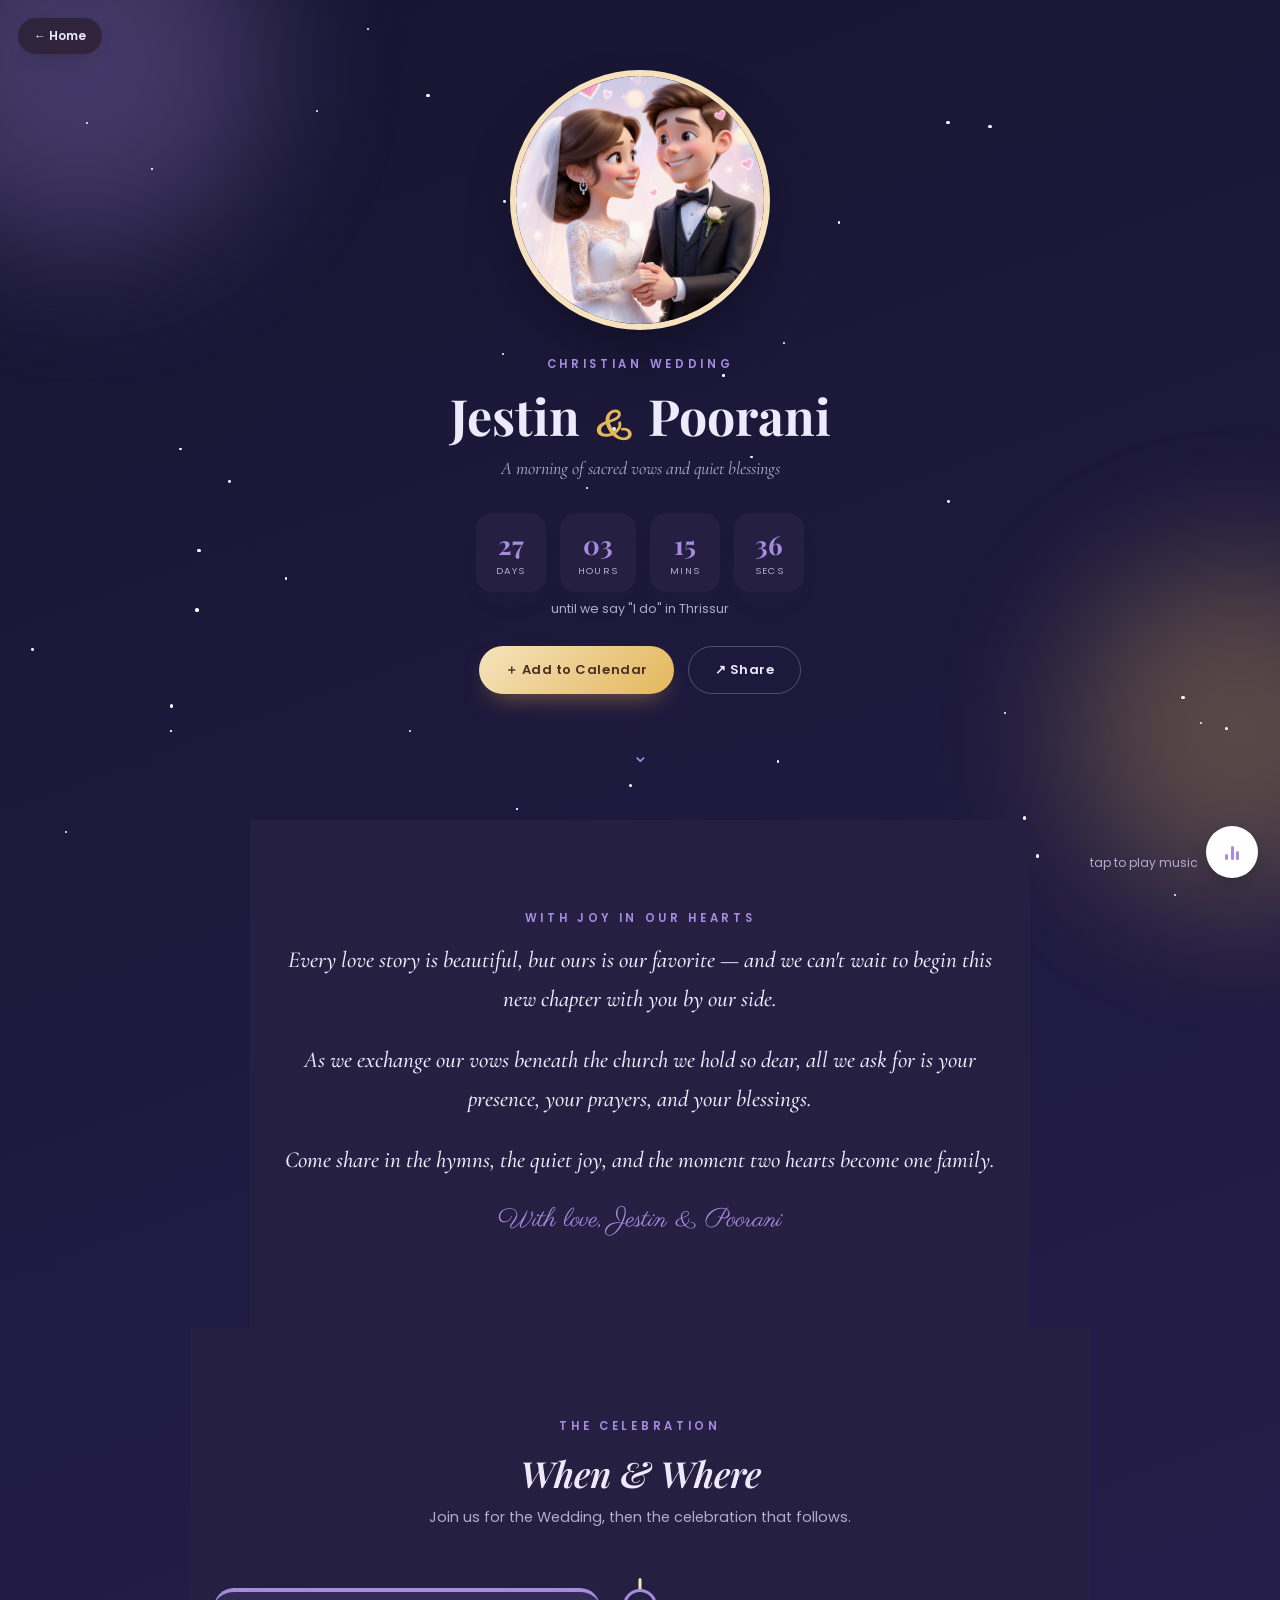
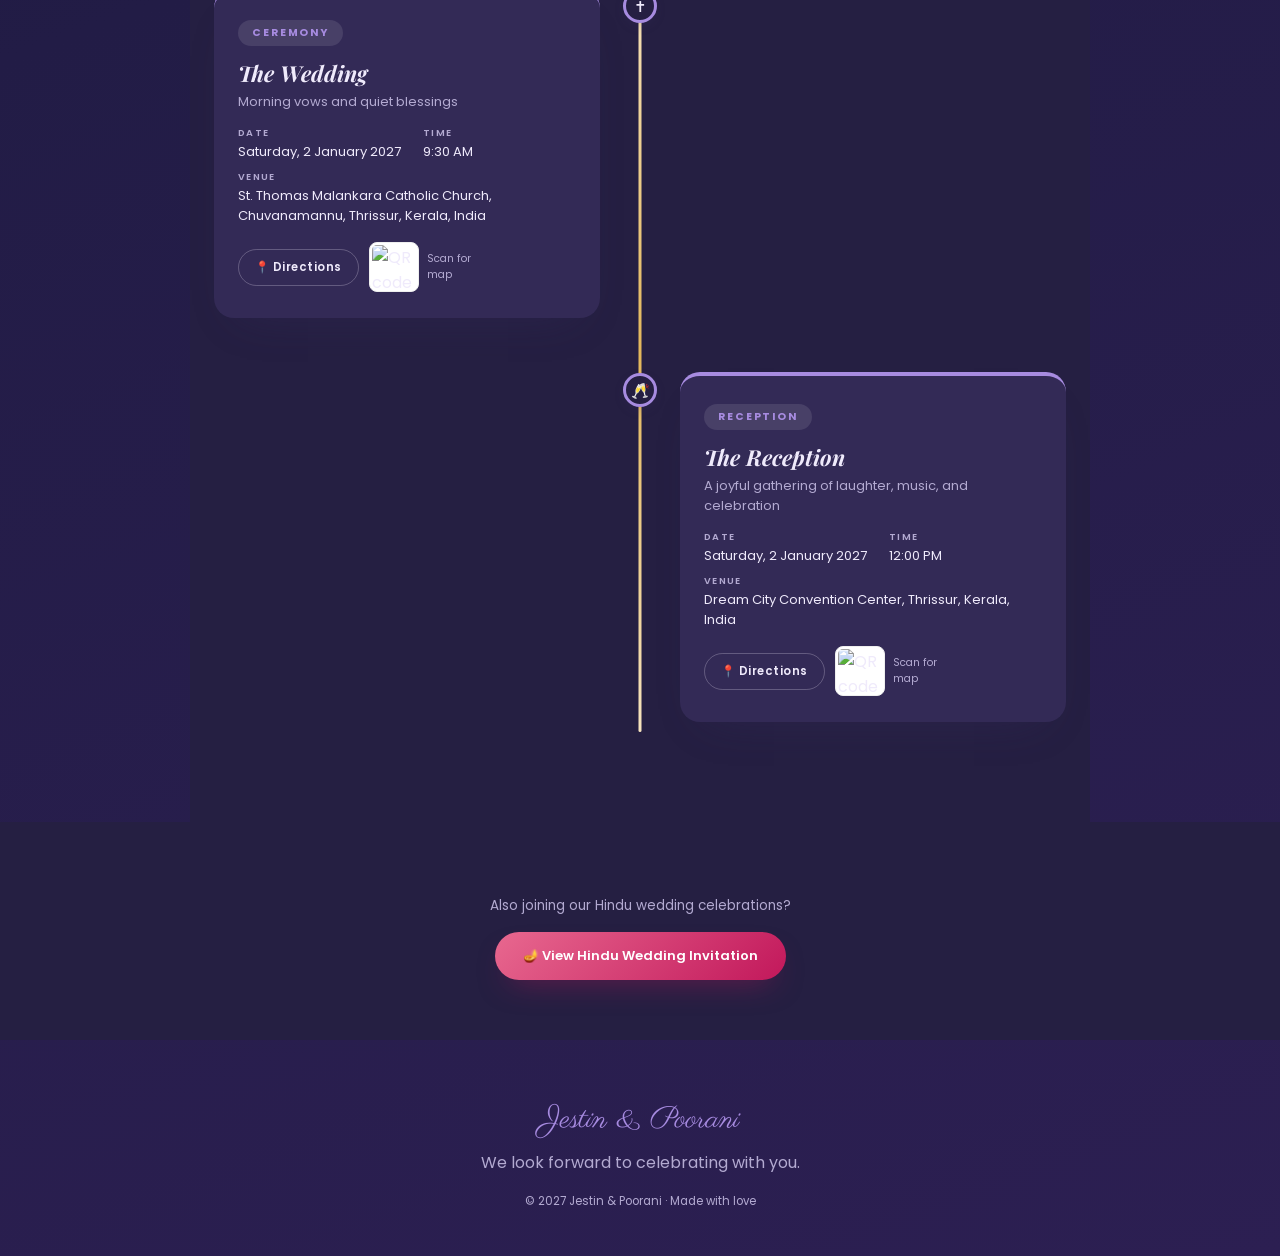
==== commit 41407833: "Add full addresses, clean up name heading, autoplay music by default Append state/country to each ve" ====
--- a/christian.html
+++ b/christian.html
@@ -56,7 +56,7 @@
   }
   .hero-photo img{ width:100%; height:100%; object-fit:cover; object-position:center 30%; }
   .names-hero{
-    font-family:var(--serif); font-style:italic; font-weight:600;
+    font-family:var(--serif); font-style:normal; font-weight:700;
     font-size:clamp(32px,7vw,50px); color:var(--ink); margin:0; line-height:1.15;
   }
   .names-hero .amp{ color:var(--gold); font-style:normal; font-family:var(--script); font-size:0.85em; padding:0 4px; }
@@ -216,7 +216,7 @@
           <div class="tl-meta">
             <div><b>Date</b>Saturday, 2 January 2027</div>
             <div><b>Time</b>9:30 AM</div>
-            <div><b>Venue</b>St. Thomas Malankara Catholic Church, Chuvanamannu, Thrissur</div>
+            <div><b>Venue</b>St. Thomas Malankara Catholic Church, Chuvanamannu, Thrissur, Kerala, India</div>
           </div>
           <div class="tl-actions">
             <a class="btn btn-outline btn-small" href="https://share.google/WbqeZf2eu8TxZfuwh" target="_blank" rel="noopener">📍 Directions</a>
@@ -237,7 +237,7 @@
           <div class="tl-meta">
             <div><b>Date</b>Saturday, 2 January 2027</div>
             <div><b>Time</b>12:00 PM</div>
-            <div><b>Venue</b>Dream City Convention Center, Thrissur</div>
+            <div><b>Venue</b>Dream City Convention Center, Thrissur, Kerala, India</div>
           </div>
           <div class="tl-actions">
             <a class="btn btn-outline btn-small" href="https://share.google/NOiemkJIcYiUWJsta" target="_blank" rel="noopener">📍 Directions</a>
@@ -334,12 +334,12 @@
     'BEGIN:VEVENT','UID:christian-ceremony-poorani-jestin@savethedate',
     'DTSTART:20270102T040000Z','DTEND:20270102T060000Z',
     'SUMMARY:Jestin & Poorani - Christian Wedding Ceremony',
-    'LOCATION:St. Thomas Malankara Catholic Church\\, Chuvanamannu\\, Thrissur',
+    'LOCATION:St. Thomas Malankara Catholic Church\\, Chuvanamannu\\, Thrissur\\, Kerala\\, India',
     'DESCRIPTION:Wedding ceremony.','END:VEVENT',
     'BEGIN:VEVENT','UID:christian-reception-poorani-jestin@savethedate',
     'DTSTART:20270102T063000Z','DTEND:20270102T090000Z',
     'SUMMARY:Jestin & Poorani - Christian Wedding Reception',
-    'LOCATION:Dream City Convention Center\\, Thrissur',
+    'LOCATION:Dream City Convention Center\\, Thrissur\\, Kerala\\, India',
     'DESCRIPTION:Wedding reception.','END:VEVENT','END:VCALENDAR'
   ].join('\r\n');
   const blob = new Blob([ics], {type:'text/calendar'});
@@ -400,29 +400,29 @@
 }
 
 /* ---------- Music persists across pages (best-effort; browsers may block autoplay) ---------- */
-const LS_PLAYING='stdMusicPlaying', LS_TIME='stdMusicTime';
+const LS_MUTED='stdMusicMuted', LS_TIME='stdMusicTime';
 function saveMusicState(){
   const fileAudio=document.getElementById('bgAudio');
   try{
-    localStorage.setItem(LS_PLAYING, musicOn?'1':'0');
+    localStorage.setItem(LS_MUTED, musicOn?'0':'1');
     if(usingFile) localStorage.setItem(LS_TIME, String(fileAudio.currentTime||0));
   }catch(e){}
 }
-function tryResumeMusic(){
-  let wasPlaying=false, savedTime=0;
-  try{ wasPlaying = localStorage.getItem(LS_PLAYING)==='1'; savedTime = parseFloat(localStorage.getItem(LS_TIME)||'0'); }catch(e){}
-  if(!wasPlaying) return;
+function tryAutoplayMusic(){
+  let muted=false, savedTime=0;
+  try{ muted = localStorage.getItem(LS_MUTED)==='1'; savedTime = parseFloat(localStorage.getItem(LS_TIME)||'0'); }catch(e){}
+  if(muted) return;
   const btn=document.getElementById('musicBtn'), hint=document.getElementById('musicHint'), fileAudio=document.getElementById('bgAudio');
   fileAudio.currentTime = savedTime||0; fileAudio.volume=0.5;
   const p=fileAudio.play();
   const markPlaying=()=>{ musicOn=true; usingFile=true; btn.classList.remove('paused'); hint.textContent='now playing'; };
-  const markBlocked=()=>{ hint.textContent='tap to resume music'; };
+  const markBlocked=()=>{ hint.textContent='tap to play music'; };
   if(p!==undefined){ p.then(markPlaying).catch(markBlocked); } else { markBlocked(); }
 }
 setInterval(()=>{ if(musicOn) saveMusicState(); }, 1500);
 window.addEventListener('pagehide', saveMusicState);
 document.addEventListener('visibilitychange', ()=>{ if(document.hidden) saveMusicState(); });
-tryResumeMusic();
+tryAutoplayMusic();
 </script>
 </body>
 </html>
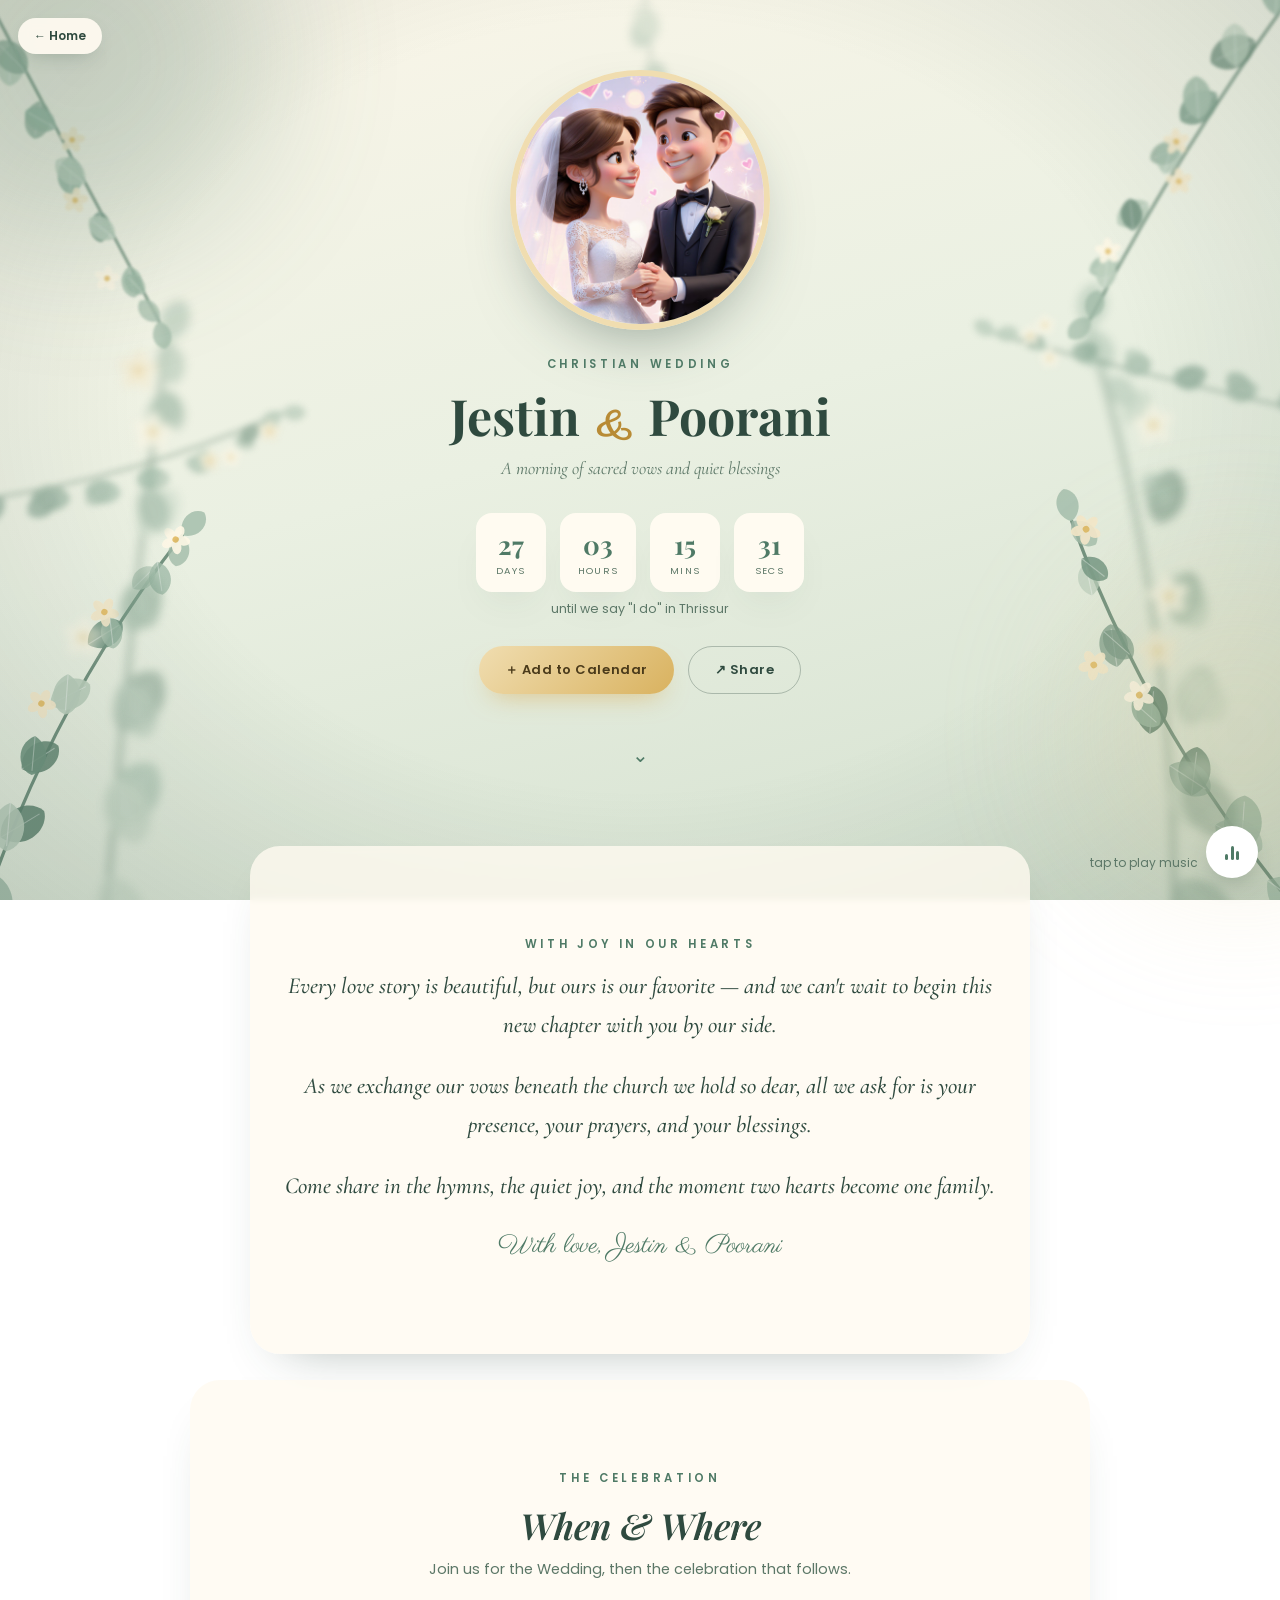
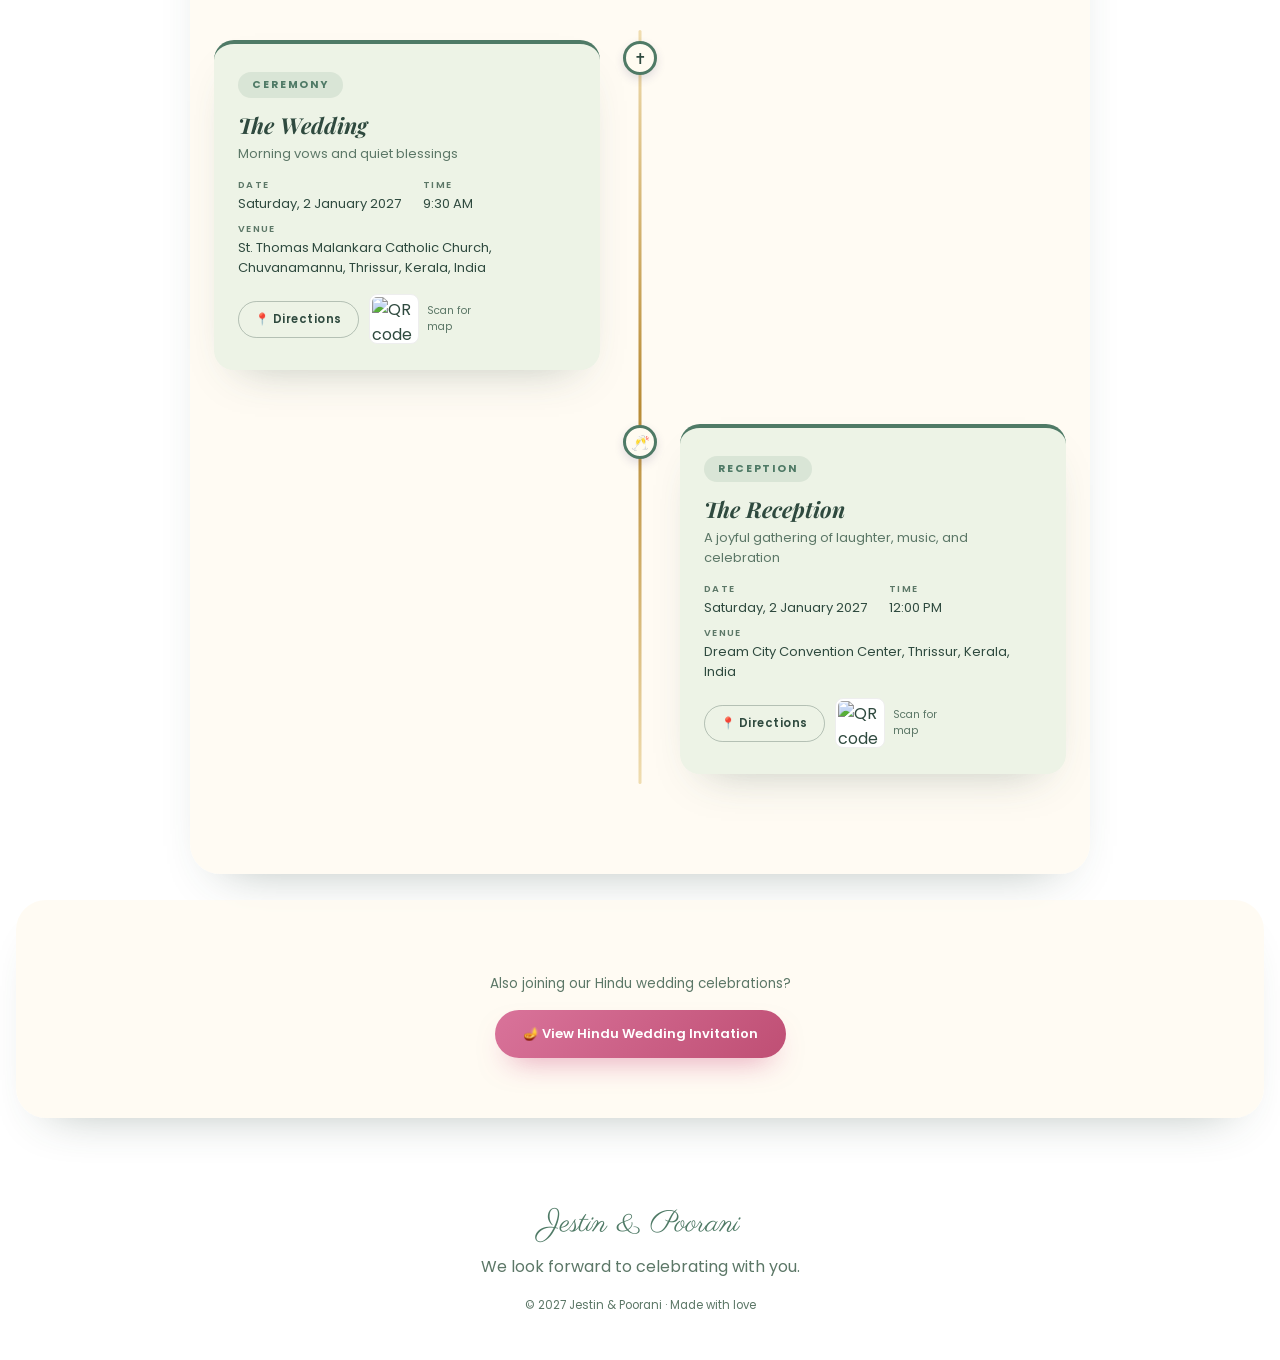
==== commit e8f36925: "Eucalyptus & cream theme, garden-gate welcome page, Hindu time update - Restyle all three pages in e" ====
--- a/christian.html
+++ b/christian.html
@@ -1,5 +1,5 @@
 <!DOCTYPE html>
-<html lang="en">
+<html lang="en" data-page="christian">
 <head>
 <meta charset="UTF-8">
 <title>Jestin & Poorani | Christian Wedding</title>
@@ -159,6 +159,7 @@
     .hero-photo{ width:200px; height:200px; }
   }
 </style>
+<link rel="stylesheet" href="theme.css">
 </head>
 <body>
 
@@ -424,5 +425,6 @@
 document.addEventListener('visibilitychange', ()=>{ if(document.hidden) saveMusicState(); });
 tryAutoplayMusic();
 </script>
+<script src="theme.js"></script>
 </body>
 </html>
--- a/theme.css
+++ b/theme.css
@@ -0,0 +1,63 @@
+/* Eucalyptus green + cream theme (shared by index / christian / hindu) */
+html[data-page]{
+  --ink:#2F4A3F; --ink-soft:#5C7767; --cream:#FFFBF1;
+  --page-grad: linear-gradient(165deg, #FBF6E9 0%, #EAF0E2 48%, #D3E0CF 100%);
+  --gold:#B88B35; --gold-soft:#F0DDB0;
+  --lilac:#4F7A66;           /* eucalyptus (used as the Christian accent on the home page) */
+  --rose:#C2527A;            /* pink (Hindu accent) */
+  --accent:#4F7A66; --accent-soft:#EDF3E6;
+}
+html[data-page="hindu"]{
+  --page-grad: linear-gradient(165deg, #FDF4EA 0%, #F1ECE0 40%, #E5E9DA 70%, #D7DFCD 100%);
+  --accent:#C2527A; --accent-soft:#FBE9EC;
+  --ink-soft:#6A7A6B;
+}
+body{ background:var(--page-grad); background-attachment:fixed; }
+#starLayer, .shooting-star{ display:none !important; }
+.blob{ opacity:.22 !important; }
+html[data-page="christian"] .blob2, html[data-page="hindu"] .blob2{ background:#EAD9A8; }
+html[data-page="hindu"] .blob1{ background:#F2B3C6; }
+
+/* readable chrome on the light theme */
+.home-link{ background:rgba(255,251,241,.92) !important; color:var(--ink) !important; box-shadow:0 8px 20px -10px rgba(47,74,63,.35) !important; }
+.btn-outline{ border-color:rgba(47,74,63,.3) !important; }
+.tl-tag{ background:rgba(79,122,102,.12) !important; }
+html[data-page="hindu"] .tl-tag{ background:rgba(194,82,122,.12) !important; }
+.music-btn{ box-shadow:0 10px 26px -10px rgba(47,74,63,.45) !important; }
+.cd-box, .vine-card, .door, .card{ box-shadow:0 20px 44px -26px rgba(47,74,63,.35) !important; }
+.vine-card{ background:var(--accent-soft) !important; }
+.hero-photo{ box-shadow:0 26px 60px -24px rgba(47,74,63,.5) !important; }
+.names .amp, .names-hero .amp, .amp{ color:var(--gold) !important; }
+html[data-page="hindu"] .btn-gold, .btn-gold{ background:linear-gradient(135deg,#F0DDB0,#D9B25F) !important; color:#4A3A1A !important; }
+
+/* home page cover + doors */
+.wish-names{ color:#3F5F52 !important; }
+.door-icon{ background:color-mix(in srgb, var(--accent) 16%, #FFFBF1) !important; }
+.door .door-date{ color:var(--accent) !important; }
+
+/* cross-links: Christian page points to the pink Hindu page, Hindu page points to the green one */
+html[data-page="christian"] .cross-link a{ background:linear-gradient(135deg,#D9739A,#BF4F74) !important; }
+html[data-page="hindu"] .cross-link a{ background:linear-gradient(135deg,#6F9A84,#4F7A66) !important; box-shadow:0 14px 30px -14px rgba(79,122,102,.55) !important; }
+
+/* ---------- plants ---------- */
+#plants{ position:fixed; inset:0; z-index:0; pointer-events:none; overflow:hidden; }
+#plants::after{ /* soft shade toward the edges */
+  content:''; position:absolute; inset:0;
+  background:radial-gradient(ellipse at 50% 45%, transparent 55%, rgba(47,74,63,.16) 100%);
+}
+#plants .base{ position:absolute; width:0; height:0; }
+#plants svg{ position:absolute; bottom:0; left:50%; overflow:visible; transform-origin:50% 100%; margin-left:calc(var(--w) / -2);
+  width:var(--w); height:calc(var(--w) * 1.35); animation:sway var(--dur) ease-in-out infinite alternate; animation-delay:var(--delay); }
+@keyframes sway{ from{ transform:rotate(calc(var(--rot) - 2.2deg)); } to{ transform:rotate(calc(var(--rot) + 2.2deg)); } }
+@media (prefers-reduced-motion: reduce){ #plants svg{ animation:none; transform:rotate(var(--rot)); } }
+
+/* panels: rounded, softly translucent instead of hard cream blocks */
+.message-section, .timeline-section, .details-section, .cross-link{
+  background:rgba(255,251,241,.8) !important; border-radius:30px; margin:26px auto !important;
+  box-shadow:0 24px 50px -34px rgba(47,74,63,.45); backdrop-filter:blur(3px);
+  width:calc(100% - 32px);
+}
+@media(max-width:600px){ .message-section, .timeline-section, .details-section, .cross-link{ width:calc(100% - 20px); border-radius:24px; } }
+
+/* let the plants show behind the "make a wish" cover */
+.wish-overlay{ background:transparent !important; }
